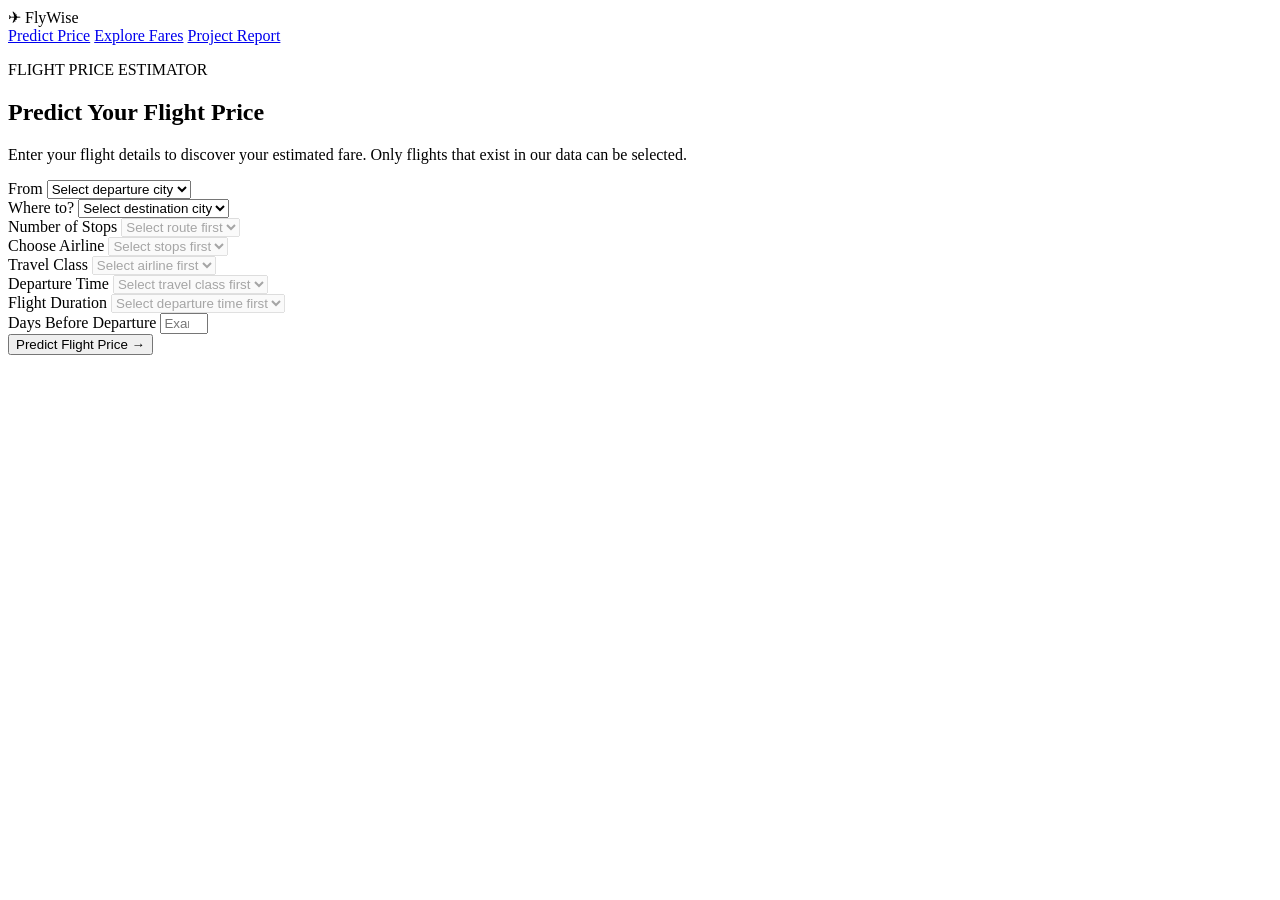
==== index.html @ 52741cea "Add files via upload" ====
<!DOCTYPE html>
<html lang="en">

<head>
    <meta charset="UTF-8">
    <meta name="viewport" content="width=device-width, initial-scale=1.0">

    <title>FlyWise | Predict Your Fare</title>

    <link rel="stylesheet" href="style.css">
</head>

<body class="prediction-page">

    <nav class="navbar">
        <a href="index.html" class="logo" style="text-decoration:none;color:inherit">✈ FlyWise</a>

        <div class="nav-links">
            <a href="index.html" class="active">Predict Price</a>
            <a href="explore.html">Explore Fares</a>
            <a href="report.html">Project Report</a>
        </div>
    </nav>

    <section class="search-section">

        <div class="section-heading">
            <p class="tagline">FLIGHT PRICE ESTIMATOR</p>

            <h2>Predict Your Flight Price</h2>

            <p>Enter your flight details to discover your estimated fare. Only flights that exist in our data can be selected.</p>
        </div>

        

        <div class="prediction-result" id="result" hidden>
    <p>YOUR ESTIMATED FLIGHT FARE</p>
    <h2 id="result-price"></h2>
    <p>This is an estimated fare generated by our machine learning model. Actual airline prices may vary.</p>
</div>
<div class="error-message" id="error" hidden></div>

        <!-- FLIGHT FORM -->
        <form class="flight-form">

            <!-- 1. SOURCE CITY -->
            <div class="form-group">
                <label>From</label>

                <select name="source_city" id="source_city" required>
                    <option value="">Select departure city</option>

                    <option value="Delhi">Delhi</option>

                    <option value="Mumbai">Mumbai</option>

                    <option value="Bangalore">Bangalore</option>

                    <option value="Kolkata">Kolkata</option>

                    <option value="Hyderabad">Hyderabad</option>

                    <option value="Chennai">Chennai</option>
                </select>
            </div>

            <!-- 2. DESTINATION CITY -->
            <div class="form-group">
                <label>Where to?</label>

                <select name="destination_city" id="destination_city" required>
                    <option value="">Select destination city</option>

                    <option value="Delhi">Delhi</option>

                    <option value="Mumbai">Mumbai</option>

                    <option value="Bangalore">Bangalore</option>

                    <option value="Kolkata">Kolkata</option>

                    <option value="Hyderabad">Hyderabad</option>

                    <option value="Chennai">Chennai</option>
                </select>
            </div>

            <!-- 3. NUMBER OF STOPS -->
            <div class="form-group">
                <label>Number of Stops</label>

                <select name="stops" id="stops" required disabled>
                    <option value="">Select route first</option>

                    <option value="zero">Non-stop</option>

                    <option value="one">1 Stop</option>

                    <option value="two_or_more">2 or More Stops</option>
                </select>
            </div>

            <!-- 4. AIRLINE -->
            <div class="form-group">
                <label>Choose Airline</label>

                <select name="airline" id="airline" required disabled>
                    <option value="">Select stops first</option>
                </select>
            </div>

            <!-- 5. TRAVEL CLASS (depends on route, stops and airline: Business exists only for some flights) -->
            <div class="form-group">
                <label>Travel Class</label>

                <select name="class" id="travel_class" required disabled>
                    <option value="">Select airline first</option>
                </select>
            </div>

            <!-- 6. DEPARTURE TIME -->
            <div class="form-group">
                <label>Departure Time</label>

                <select name="departure_time" id="departure_time" required disabled>
                    <option value="">Select travel class first</option>
                </select>
            </div>

            <!-- 7. FLIGHT DURATION -->
            <div class="form-group">
                <label>Flight Duration</label>

                <select name="duration" id="duration" required disabled>
                    <option value="">Select departure time first</option>
                </select>
            </div>

            <!-- 8. DAYS LEFT -->
            <div class="form-group">
                <label>Days Before Departure</label>

                <input
                    type="number"
                    name="days_left"
                    placeholder="Example: 15"
                    min="1"
                    max="49"
                    
                    required
                >
            </div>

            <button type="submit" class="predict-button">
                Predict Flight Price →
            </button>

        </form>

    </section>

    <script src="script.js" defer></script>

</body>
</html>
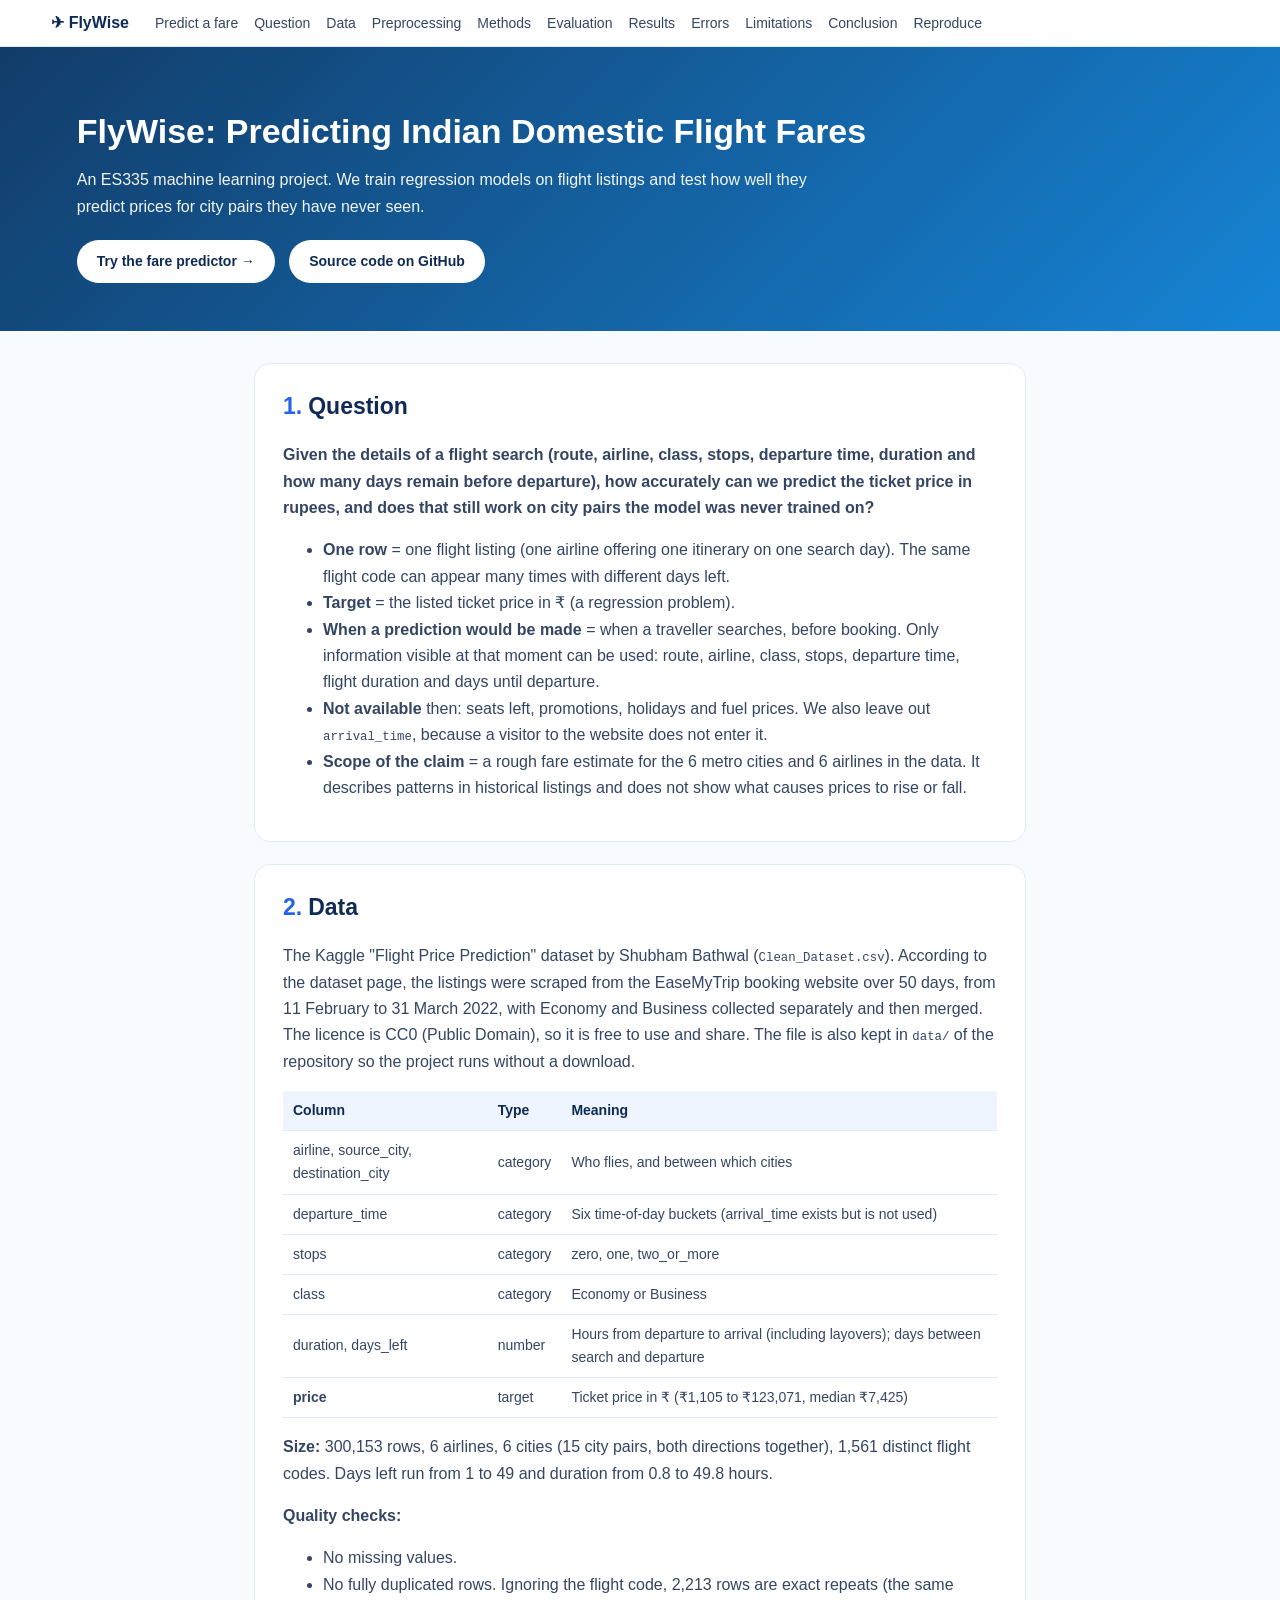
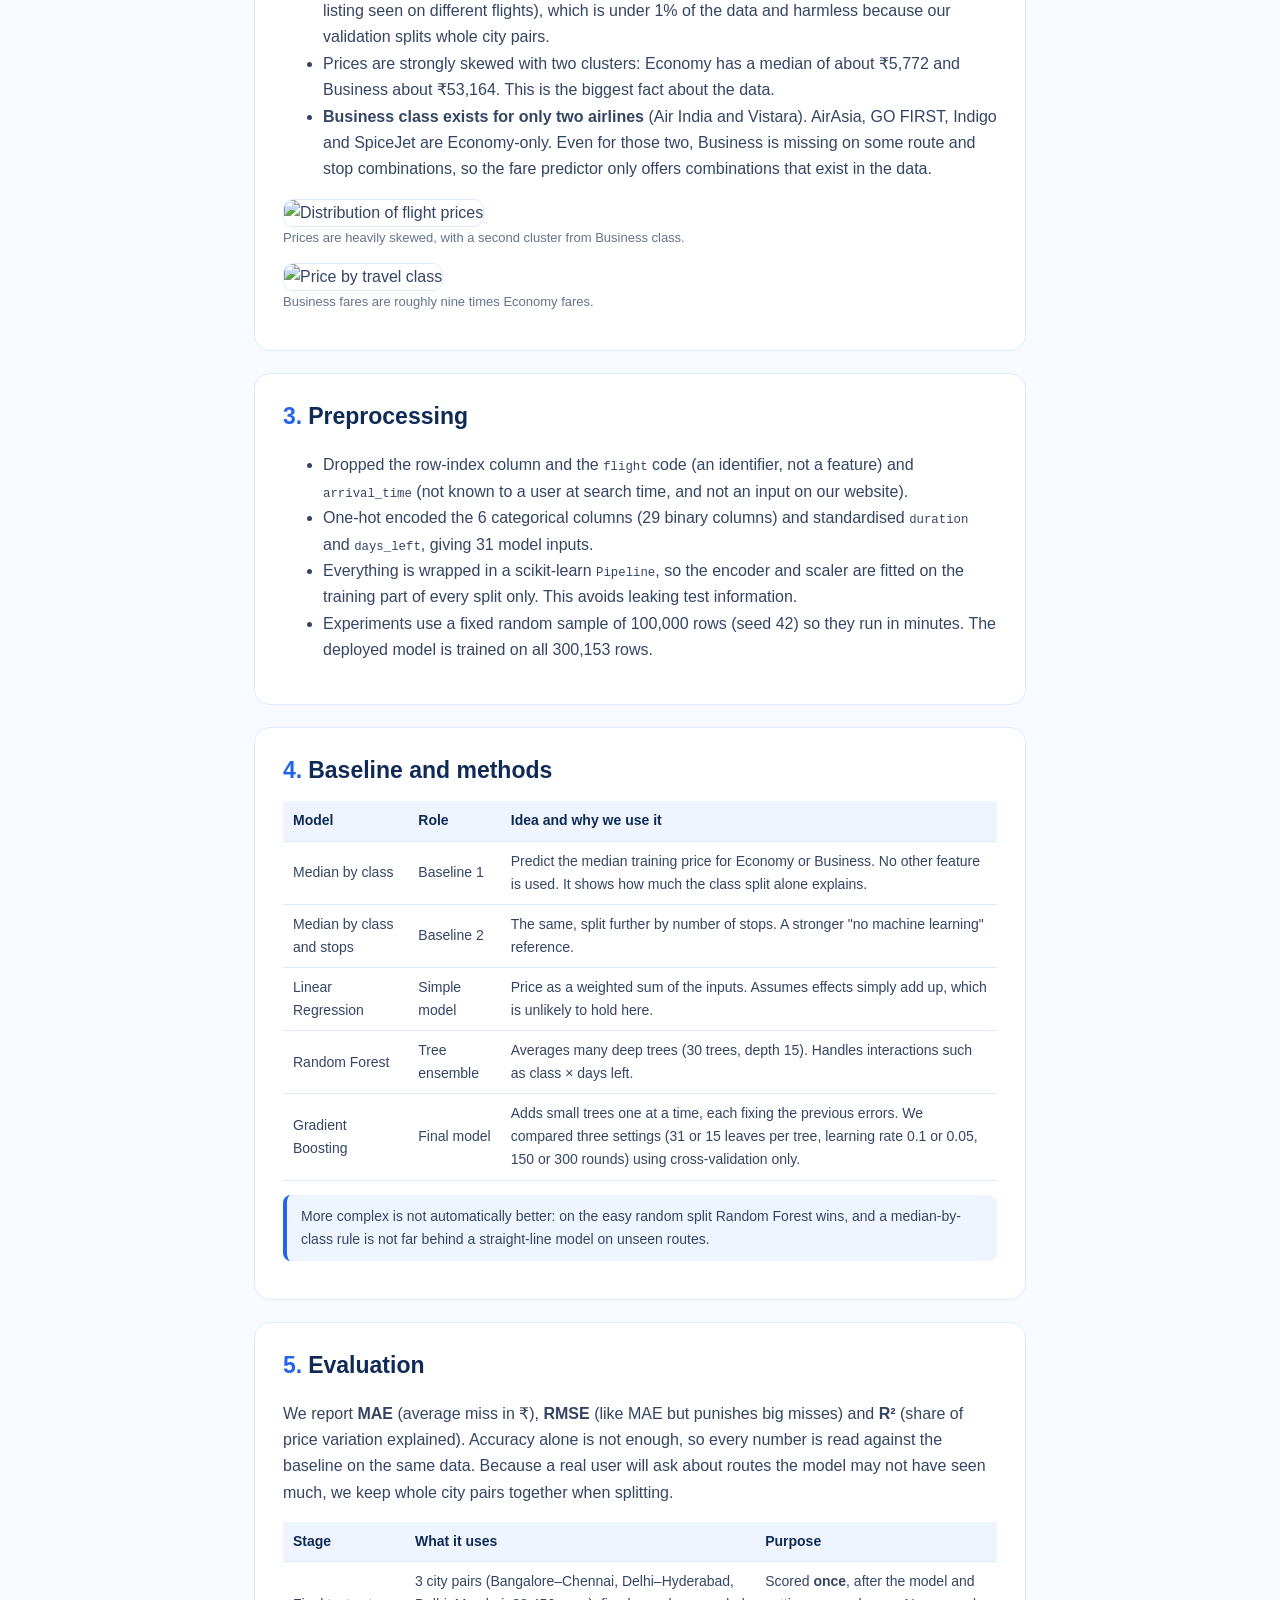
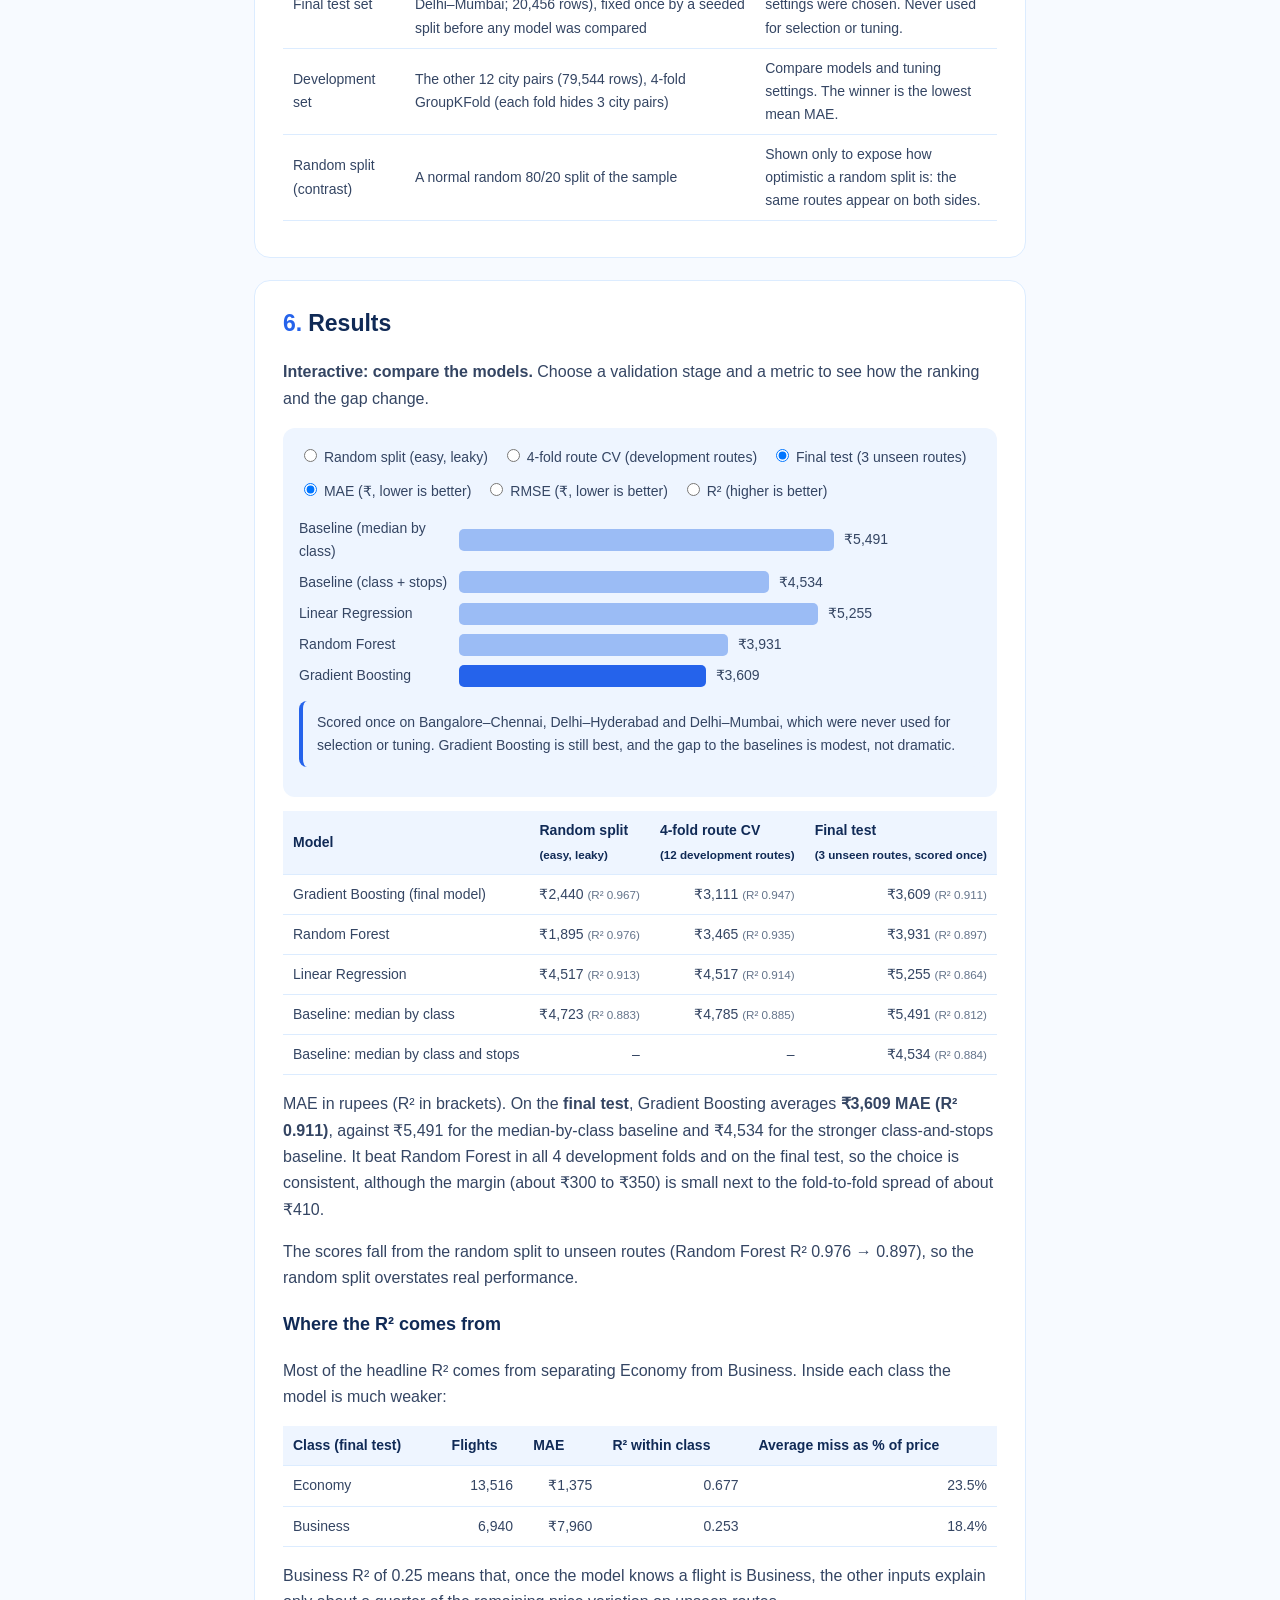
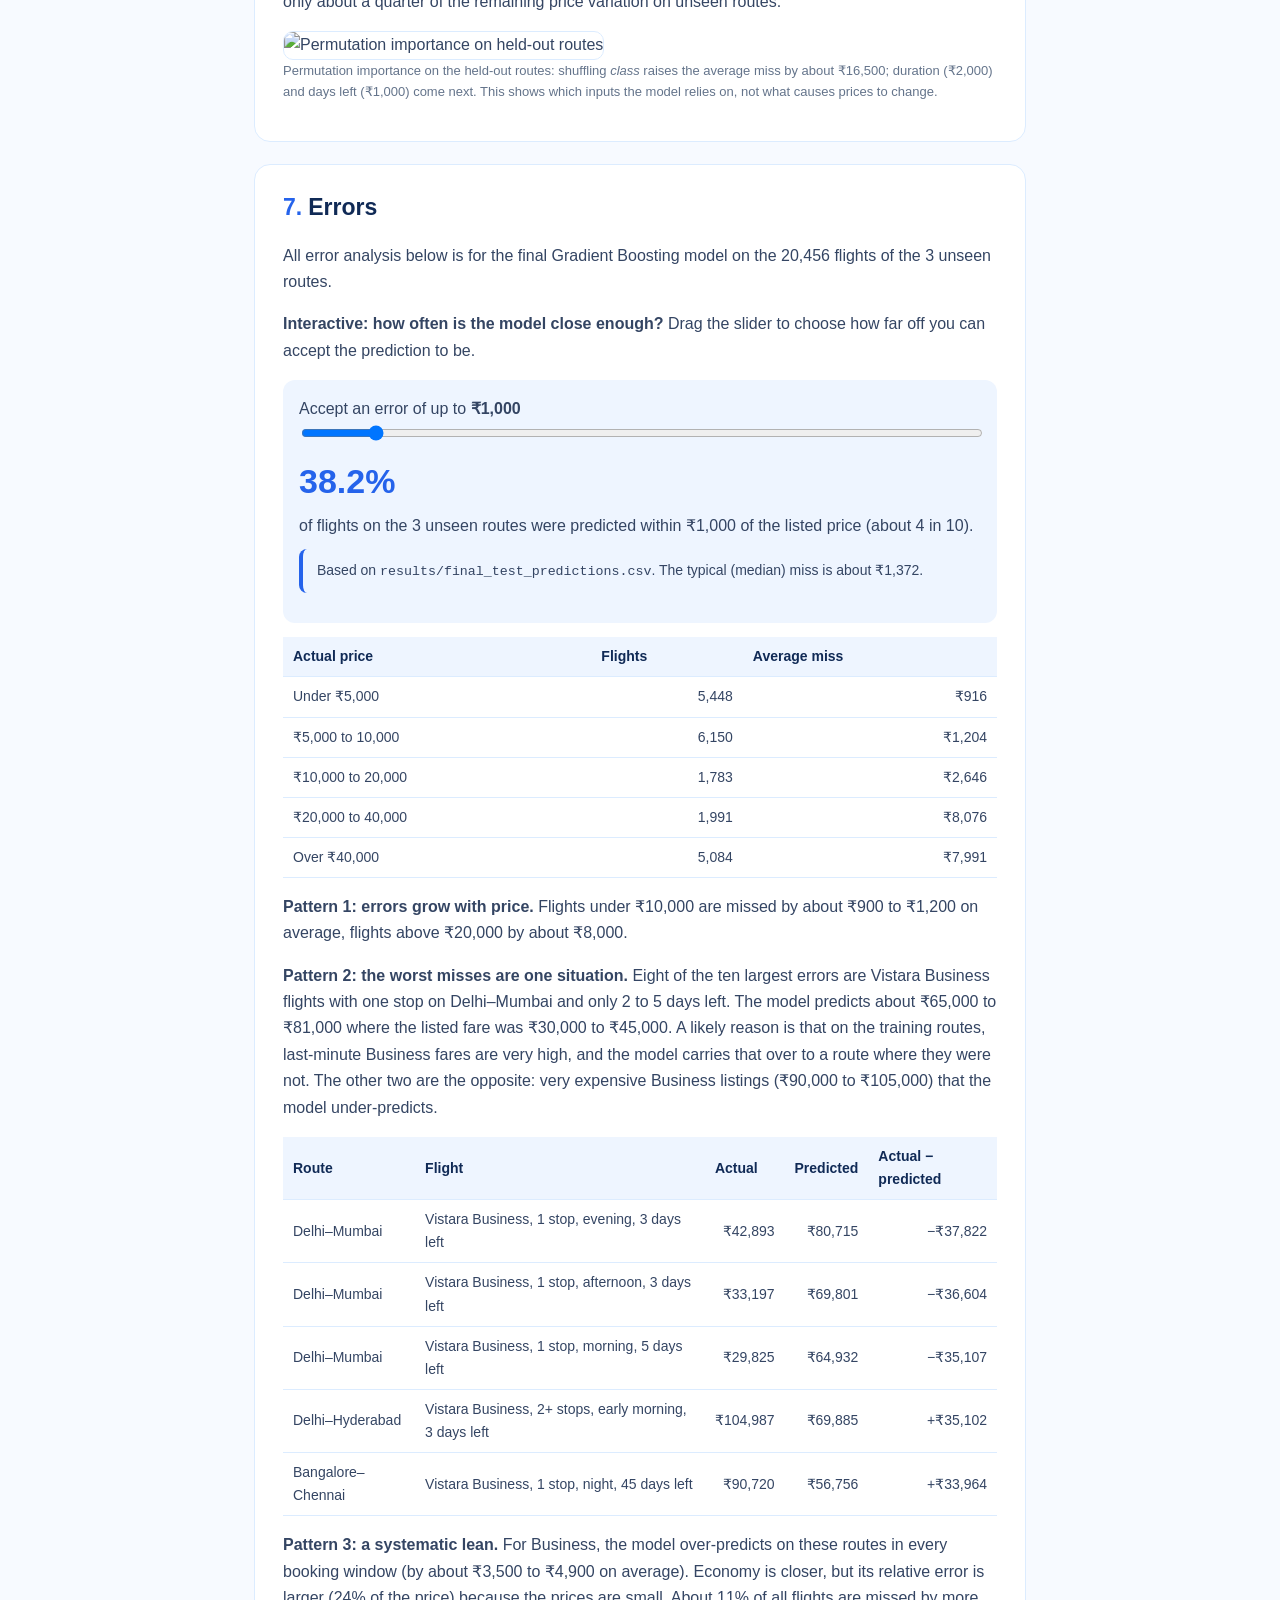
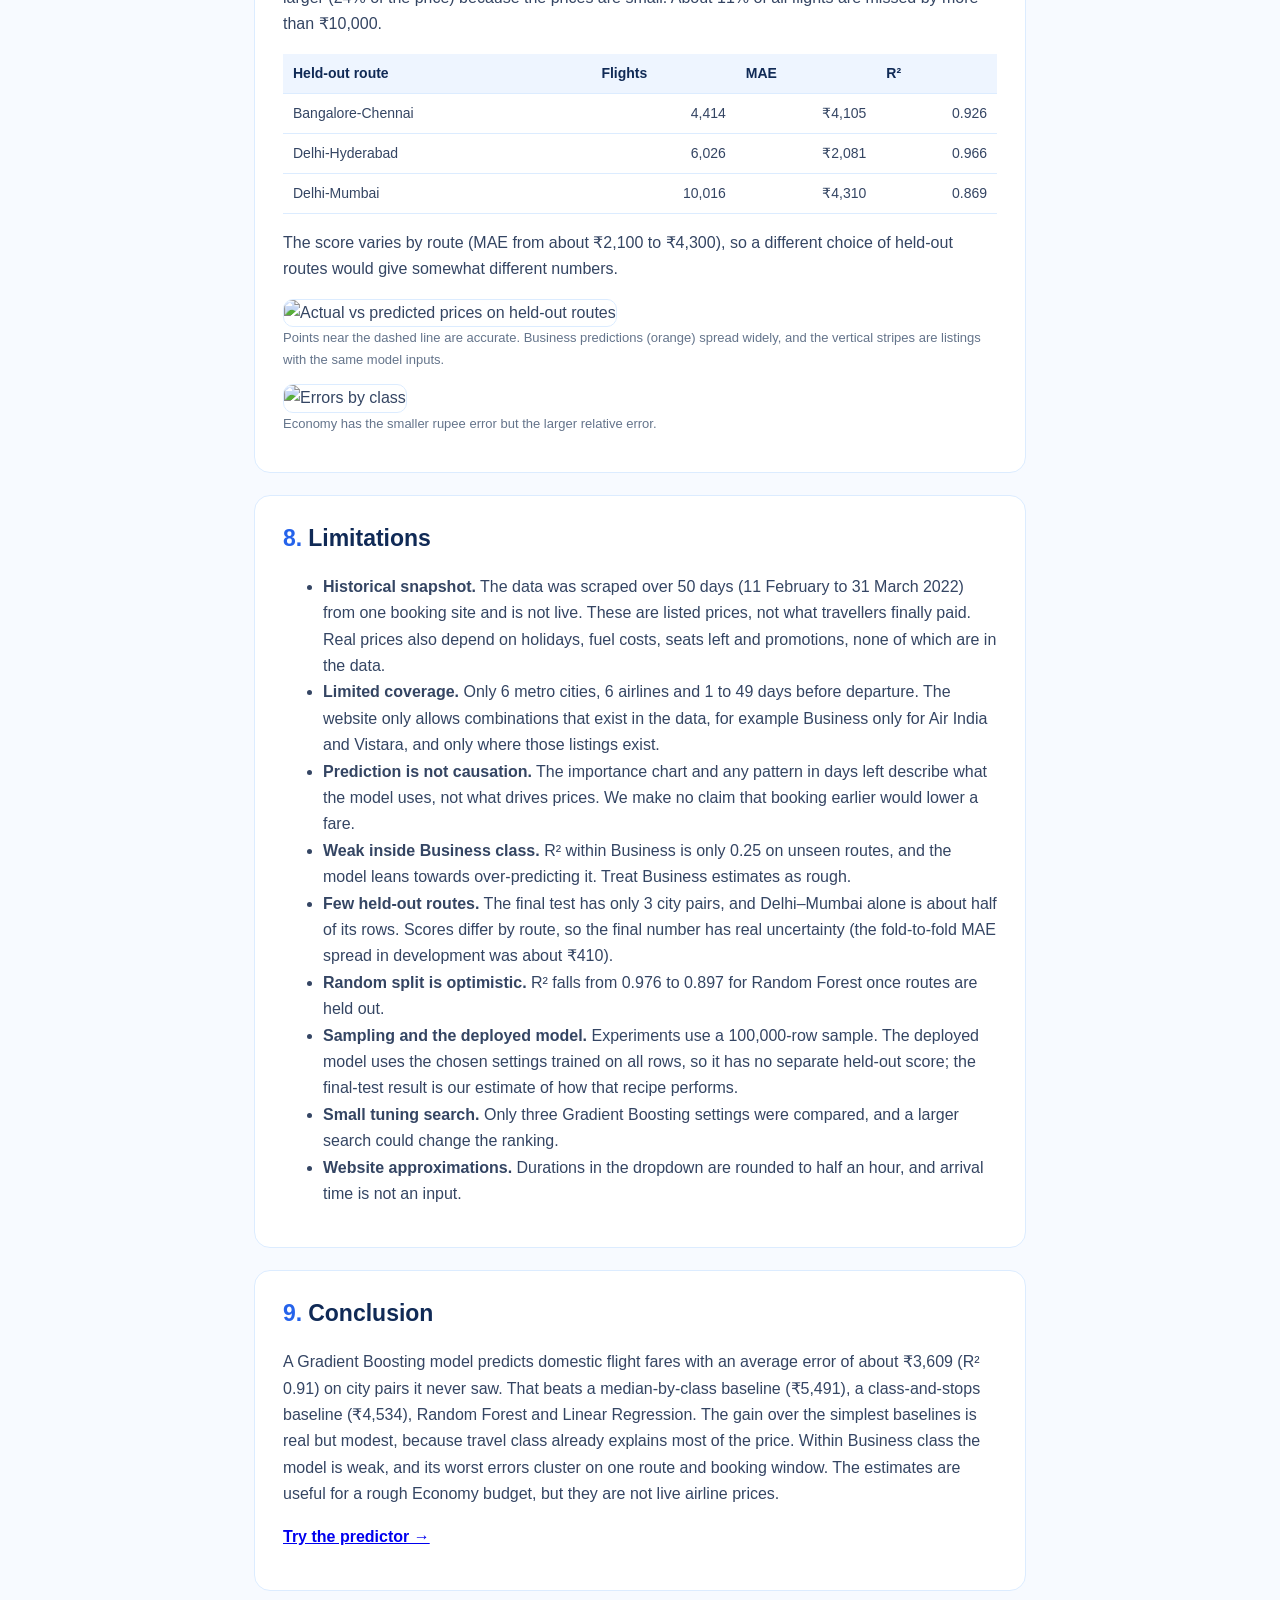
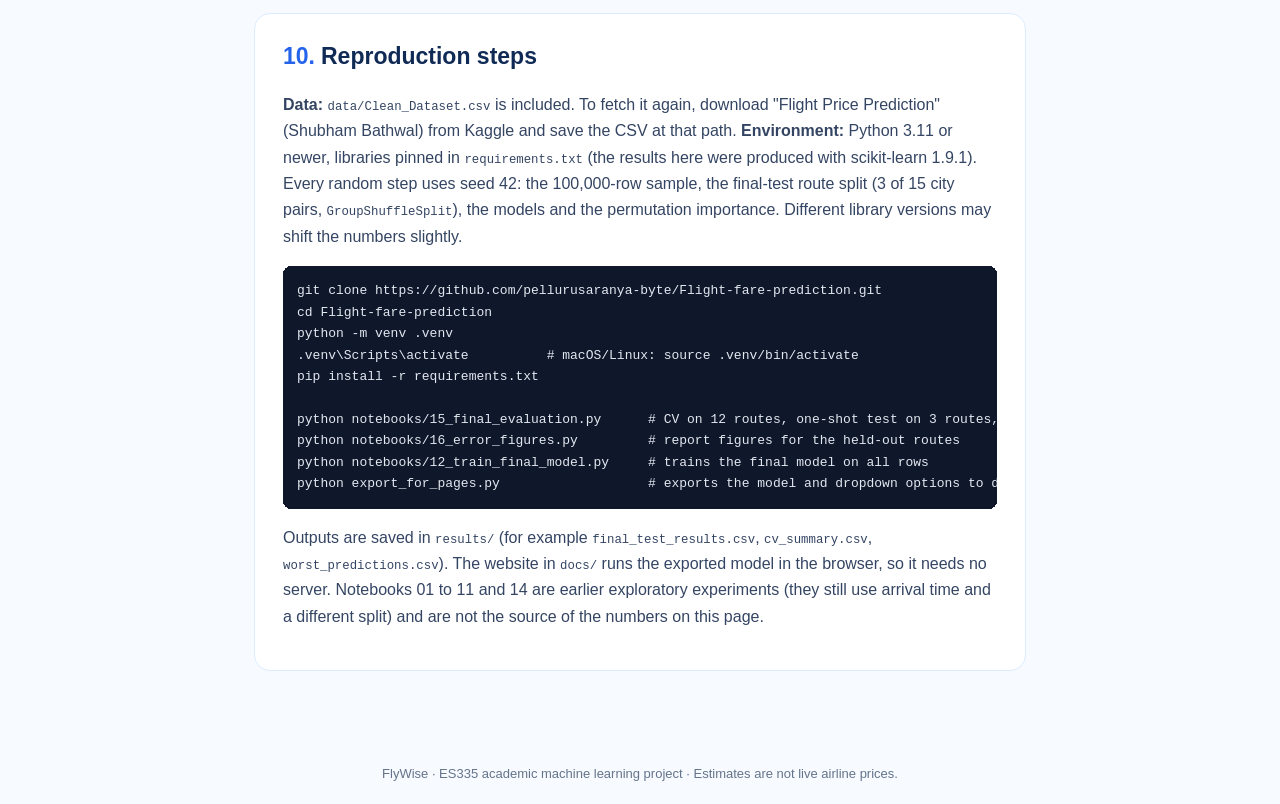
==== commit cfc7293c: "Add files via upload" ====
--- a/index.html
+++ b/index.html
@@ -1,167 +1,347 @@
-
 <!DOCTYPE html>
 <html lang="en">
-
 <head>
-    <meta charset="UTF-8">
-    <meta name="viewport" content="width=device-width, initial-scale=1.0">
-
-    <title>FlyWise | Predict Your Fare</title>
-
-    <link rel="stylesheet" href="style.css">
+<meta charset="UTF-8">
+<meta name="viewport" content="width=device-width, initial-scale=1.0">
+<title>FlyWise | Project Report</title>
+<style>
+:root{--ink:#102a56;--text:#344563;--muted:#64748b;--blue:#2563eb;--soft:#eef5ff;--line:#dcecff}
+*{box-sizing:border-box}
+html{scroll-behavior:smooth;scroll-padding-top:70px}
+body{margin:0;font-family:Arial,Helvetica,sans-serif;color:var(--text);line-height:1.65;background:#f7faff}
+nav{position:sticky;top:0;z-index:5;background:#fff;border-bottom:1px solid var(--line);padding:10px 4%;display:flex;flex-wrap:wrap;gap:6px 16px;align-items:center}
+nav b{color:var(--ink);margin-right:10px}
+nav a{color:var(--text);text-decoration:none;font-size:14px}
+nav a:hover{color:var(--blue)}
+header{background:linear-gradient(135deg,#123c69,#1684d6);color:#fff;padding:56px 6% 48px}
+header h1{margin:0 0 8px;font-size:34px}
+header p{margin:6px 0;max-width:780px;opacity:.95}
+.btn{display:inline-block;margin:14px 10px 0 0;padding:10px 20px;border-radius:30px;background:#fff;color:var(--ink);text-decoration:none;font-weight:bold;font-size:14px}
+main{max-width:900px;margin:auto;padding:10px 5% 50px}
+section{background:#fff;border:1px solid var(--line);border-radius:16px;padding:24px 28px;margin:22px 0}
+h2{color:var(--ink);margin:0 0 10px;font-size:23px}
+h2 span{color:var(--blue);margin-right:6px}
+table{border-collapse:collapse;width:100%;font-size:14px;margin:12px 0}
+th,td{padding:8px 10px;border-bottom:1px solid var(--line);text-align:left}
+th{background:var(--soft);color:var(--ink)}
+pre{background:#0f172a;color:#e2e8f0;border-radius:8px;font-size:13px;padding:14px;overflow-x:auto}
+code{background:none;color:inherit;padding:0;font-size:.95em}
+img{max-width:100%;border:1px solid var(--line);border-radius:10px}
+figure{margin:14px 0}
+figcaption{font-size:13px;color:var(--muted)}
+.note{background:var(--soft);border-left:4px solid var(--blue);padding:10px 14px;border-radius:8px;font-size:14px}
+.demo{background:var(--soft);border-radius:12px;padding:16px;margin:14px 0}
+.demo label{margin-right:14px;font-size:14px;cursor:pointer}
+.row{display:flex;align-items:center;gap:10px;margin:8px 0;font-size:14px}
+.row .nm{width:150px;flex:none}
+.bar{height:22px;background:#9bbcf5;border-radius:5px;min-width:3px;transition:width .35s}
+.row.best .bar{background:var(--blue)}
+.big{font-size:34px;color:var(--blue);font-weight:bold;margin:4px 0}
+input[type=range]{width:100%}
+footer{text-align:center;color:var(--muted);font-size:13px;padding:20px}
+.num{text-align:right;white-space:nowrap}
+.warn{background:#fff7ed;border-left:4px solid #f59e0b;padding:10px 14px;border-radius:8px;font-size:14px}
+td small{color:var(--muted)}
+</style>
 </head>
-
-<body class="prediction-page">
-
-    <nav class="navbar">
-        <a href="index.html" class="logo" style="text-decoration:none;color:inherit">✈ FlyWise</a>
-
-        <div class="nav-links">
-            <a href="index.html" class="active">Predict Price</a>
-            <a href="explore.html">Explore Fares</a>
-            <a href="report.html">Project Report</a>
-        </div>
-    </nav>
-
-    <section class="search-section">
-
-        <div class="section-heading">
-            <p class="tagline">FLIGHT PRICE ESTIMATOR</p>
-
-            <h2>Predict Your Flight Price</h2>
-
-            <p>Enter your flight details to discover your estimated fare. Only flights that exist in our data can be selected.</p>
-        </div>
-
-        
-
-        <div class="prediction-result" id="result" hidden>
-    <p>YOUR ESTIMATED FLIGHT FARE</p>
-    <h2 id="result-price"></h2>
-    <p>This is an estimated fare generated by our machine learning model. Actual airline prices may vary.</p>
+<body>
+<nav>
+<b>✈ FlyWise</b>
+<a href="predict.html">Predict a fare</a>
+<a href="#question">Question</a><a href="#data">Data</a><a href="#preprocessing">Preprocessing</a><a href="#methods">Methods</a><a href="#evaluation">Evaluation</a><a href="#results">Results</a><a href="#errors">Errors</a><a href="#limitations">Limitations</a><a href="#conclusion">Conclusion</a><a href="#reproduce">Reproduce</a>
+</nav>
+
+<header>
+<h1>FlyWise: Predicting Indian Domestic Flight Fares</h1>
+<p>An ES335 machine learning project. We train regression models on flight listings and test how well they predict prices for city pairs they have never seen.</p>
+<a class="btn" href="predict.html">Try the fare predictor →</a>
+<a class="btn" href="https://github.com/pellurusaranya-byte/Flight-fare-prediction">Source code on GitHub</a>
+</header>
+
+<main>
+
+<section id="question">
+<h2><span>1.</span>Question</h2>
+<p><b>Given the details of a flight search (route, airline, class, stops, departure time, duration and how many days remain before departure), how accurately can we predict the ticket price in rupees, and does that still work on city pairs the model was never trained on?</b></p>
+<ul>
+<li><b>One row</b> = one flight listing (one airline offering one itinerary on one search day). The same flight code can appear many times with different days left.</li>
+<li><b>Target</b> = the listed ticket price in ₹ (a regression problem).</li>
+<li><b>When a prediction would be made</b> = when a traveller searches, before booking. Only information visible at that moment can be used: route, airline, class, stops, departure time, flight duration and days until departure.</li>
+<li><b>Not available</b> then: seats left, promotions, holidays and fuel prices. We also leave out <code>arrival_time</code>, because a visitor to the website does not enter it.</li>
+<li><b>Scope of the claim</b> = a rough fare estimate for the 6 metro cities and 6 airlines in the data. It describes patterns in historical listings and does not show what causes prices to rise or fall.</li>
+</ul>
+</section>
+
+<section id="data">
+<h2><span>2.</span>Data</h2>
+<p>The Kaggle "Flight Price Prediction" dataset by Shubham Bathwal (<code>Clean_Dataset.csv</code>). According to the dataset page, the listings were scraped from the EaseMyTrip booking website over 50 days, from 11 February to 31 March 2022, with Economy and Business collected separately and then merged. The licence is CC0 (Public Domain), so it is free to use and share. The file is also kept in <code>data/</code> of the repository so the project runs without a download.</p>
+<table>
+<tr><th>Column</th><th>Type</th><th>Meaning</th></tr>
+<tr><td>airline, source_city, destination_city</td><td>category</td><td>Who flies, and between which cities</td></tr>
+<tr><td>departure_time</td><td>category</td><td>Six time-of-day buckets (arrival_time exists but is not used)</td></tr>
+<tr><td>stops</td><td>category</td><td>zero, one, two_or_more</td></tr>
+<tr><td>class</td><td>category</td><td>Economy or Business</td></tr>
+<tr><td>duration, days_left</td><td>number</td><td>Hours from departure to arrival (including layovers); days between search and departure</td></tr>
+<tr><td><b>price</b></td><td>target</td><td>Ticket price in ₹ (₹1,105 to ₹123,071, median ₹7,425)</td></tr>
+</table>
+<p><b>Size:</b> 300,153 rows, 6 airlines, 6 cities (15 city pairs, both directions together), 1,561 distinct flight codes. Days left run from 1 to 49 and duration from 0.8 to 49.8 hours.</p>
+<p><b>Quality checks:</b></p>
+<ul>
+<li>No missing values.</li>
+<li>No fully duplicated rows. Ignoring the flight code, 2,213 rows are exact repeats (the same listing seen on different flights), which is under 1% of the data and harmless because our validation splits whole city pairs.</li>
+<li>Prices are strongly skewed with two clusters: Economy has a median of about ₹5,772 and Business about ₹53,164. This is the biggest fact about the data.</li>
+<li><b>Business class exists for only two airlines</b> (Air India and Vistara). AirAsia, GO FIRST, Indigo and SpiceJet are Economy-only. Even for those two, Business is missing on some route and stop combinations, so the fare predictor only offers combinations that exist in the data.</li>
+</ul>
+<figure><img src="images/price_distribution.png" alt="Distribution of flight prices"><figcaption>Prices are heavily skewed, with a second cluster from Business class.</figcaption></figure>
+<figure><img src="images/class_prices.png" alt="Price by travel class"><figcaption>Business fares are roughly nine times Economy fares.</figcaption></figure>
+</section>
+
+<section id="preprocessing">
+<h2><span>3.</span>Preprocessing</h2>
+<ul>
+<li>Dropped the row-index column and the <code>flight</code> code (an identifier, not a feature) and <code>arrival_time</code> (not known to a user at search time, and not an input on our website).</li>
+<li>One-hot encoded the 6 categorical columns (29 binary columns) and standardised <code>duration</code> and <code>days_left</code>, giving 31 model inputs.</li>
+<li>Everything is wrapped in a scikit-learn <code>Pipeline</code>, so the encoder and scaler are fitted on the training part of every split only. This avoids leaking test information.</li>
+<li>Experiments use a fixed random sample of 100,000 rows (seed 42) so they run in minutes. The deployed model is trained on all 300,153 rows.</li>
+</ul>
+</section>
+
+<section id="methods">
+<h2><span>4.</span>Baseline and methods</h2>
+<table>
+<tr><th>Model</th><th>Role</th><th>Idea and why we use it</th></tr>
+<tr><td>Median by class</td><td>Baseline 1</td><td>Predict the median training price for Economy or Business. No other feature is used. It shows how much the class split alone explains.</td></tr>
+<tr><td>Median by class and stops</td><td>Baseline 2</td><td>The same, split further by number of stops. A stronger "no machine learning" reference.</td></tr>
+<tr><td>Linear Regression</td><td>Simple model</td><td>Price as a weighted sum of the inputs. Assumes effects simply add up, which is unlikely to hold here.</td></tr>
+<tr><td>Random Forest</td><td>Tree ensemble</td><td>Averages many deep trees (30 trees, depth 15). Handles interactions such as class × days left.</td></tr>
+<tr><td>Gradient Boosting</td><td>Final model</td><td>Adds small trees one at a time, each fixing the previous errors. We compared three settings (31 or 15 leaves per tree, learning rate 0.1 or 0.05, 150 or 300 rounds) using cross-validation only.</td></tr>
+</table>
+<p class="note">More complex is not automatically better: on the easy random split Random Forest wins, and a median-by-class rule is not far behind a straight-line model on unseen routes.</p>
+</section>
+
+<section id="evaluation">
+<h2><span>5.</span>Evaluation</h2>
+<p>We report <b>MAE</b> (average miss in ₹), <b>RMSE</b> (like MAE but punishes big misses) and <b>R²</b> (share of price variation explained). Accuracy alone is not enough, so every number is read against the baseline on the same data. Because a real user will ask about routes the model may not have seen much, we keep whole city pairs together when splitting.</p>
+<table>
+<tr><th>Stage</th><th>What it uses</th><th>Purpose</th></tr>
+<tr><td>Final test set</td><td>3 city pairs (Bangalore–Chennai, Delhi–Hyderabad, Delhi–Mumbai; 20,456 rows), fixed once by a seeded split before any model was compared</td><td>Scored <b>once</b>, after the model and settings were chosen. Never used for selection or tuning.</td></tr>
+<tr><td>Development set</td><td>The other 12 city pairs (79,544 rows), 4-fold GroupKFold (each fold hides 3 city pairs)</td><td>Compare models and tuning settings. The winner is the lowest mean MAE.</td></tr>
+<tr><td>Random split (contrast)</td><td>A normal random 80/20 split of the sample</td><td>Shown only to expose how optimistic a random split is: the same routes appear on both sides.</td></tr>
+</table>
+</section>
+
+<section id="results">
+<h2><span>6.</span>Results</h2>
+<p><b>Interactive: compare the models.</b> Choose a validation stage and a metric to see how the ranking and the gap change.</p>
+<div class="demo">
+<div id="setup-opts"></div>
+<div style="margin:8px 0 12px" id="metric-opts"></div>
+<div id="bars"></div>
+<p class="note" id="caption"></p>
 </div>
-<div class="error-message" id="error" hidden></div>
-
-        <!-- FLIGHT FORM -->
-        <form class="flight-form">
-
-            <!-- 1. SOURCE CITY -->
-            <div class="form-group">
-                <label>From</label>
-
-                <select name="source_city" id="source_city" required>
-                    <option value="">Select departure city</option>
-
-                    <option value="Delhi">Delhi</option>
-
-                    <option value="Mumbai">Mumbai</option>
-
-                    <option value="Bangalore">Bangalore</option>
-
-                    <option value="Kolkata">Kolkata</option>
-
-                    <option value="Hyderabad">Hyderabad</option>
-
-                    <option value="Chennai">Chennai</option>
-                </select>
-            </div>
-
-            <!-- 2. DESTINATION CITY -->
-            <div class="form-group">
-                <label>Where to?</label>
-
-                <select name="destination_city" id="destination_city" required>
-                    <option value="">Select destination city</option>
-
-                    <option value="Delhi">Delhi</option>
-
-                    <option value="Mumbai">Mumbai</option>
-
-                    <option value="Bangalore">Bangalore</option>
-
-                    <option value="Kolkata">Kolkata</option>
-
-                    <option value="Hyderabad">Hyderabad</option>
-
-                    <option value="Chennai">Chennai</option>
-                </select>
-            </div>
-
-            <!-- 3. NUMBER OF STOPS -->
-            <div class="form-group">
-                <label>Number of Stops</label>
-
-                <select name="stops" id="stops" required disabled>
-                    <option value="">Select route first</option>
-
-                    <option value="zero">Non-stop</option>
-
-                    <option value="one">1 Stop</option>
-
-                    <option value="two_or_more">2 or More Stops</option>
-                </select>
-            </div>
-
-            <!-- 4. AIRLINE -->
-            <div class="form-group">
-                <label>Choose Airline</label>
-
-                <select name="airline" id="airline" required disabled>
-                    <option value="">Select stops first</option>
-                </select>
-            </div>
-
-            <!-- 5. TRAVEL CLASS (depends on route, stops and airline: Business exists only for some flights) -->
-            <div class="form-group">
-                <label>Travel Class</label>
-
-                <select name="class" id="travel_class" required disabled>
-                    <option value="">Select airline first</option>
-                </select>
-            </div>
-
-            <!-- 6. DEPARTURE TIME -->
-            <div class="form-group">
-                <label>Departure Time</label>
-
-                <select name="departure_time" id="departure_time" required disabled>
-                    <option value="">Select travel class first</option>
-                </select>
-            </div>
-
-            <!-- 7. FLIGHT DURATION -->
-            <div class="form-group">
-                <label>Flight Duration</label>
-
-                <select name="duration" id="duration" required disabled>
-                    <option value="">Select departure time first</option>
-                </select>
-            </div>
-
-            <!-- 8. DAYS LEFT -->
-            <div class="form-group">
-                <label>Days Before Departure</label>
-
-                <input
-                    type="number"
-                    name="days_left"
-                    placeholder="Example: 15"
-                    min="1"
-                    max="49"
-                    
-                    required
-                >
-            </div>
-
-            <button type="submit" class="predict-button">
-                Predict Flight Price →
-            </button>
-
-        </form>
-
-    </section>
-
-    <script src="script.js" defer></script>
-
+<table>
+<tr><th>Model</th><th>Random split<br><small>(easy, leaky)</small></th><th>4-fold route CV<br><small>(12 development routes)</small></th><th>Final test<br><small>(3 unseen routes, scored once)</small></th></tr>
+<tr><td>Gradient Boosting (final model)</td><td class='num'>₹2,440 <small>(R² 0.967)</small></td><td class='num'>₹3,111 <small>(R² 0.947)</small></td><td class='num'>₹3,609 <small>(R² 0.911)</small></td></tr>
+<tr><td>Random Forest</td><td class='num'>₹1,895 <small>(R² 0.976)</small></td><td class='num'>₹3,465 <small>(R² 0.935)</small></td><td class='num'>₹3,931 <small>(R² 0.897)</small></td></tr>
+<tr><td>Linear Regression</td><td class='num'>₹4,517 <small>(R² 0.913)</small></td><td class='num'>₹4,517 <small>(R² 0.914)</small></td><td class='num'>₹5,255 <small>(R² 0.864)</small></td></tr>
+<tr><td>Baseline: median by class</td><td class='num'>₹4,723 <small>(R² 0.883)</small></td><td class='num'>₹4,785 <small>(R² 0.885)</small></td><td class='num'>₹5,491 <small>(R² 0.812)</small></td></tr>
+<tr><td>Baseline: median by class and stops</td><td class='num'>–</td><td class='num'>–</td><td class='num'>₹4,534 <small>(R² 0.884)</small></td></tr>
+</table>
+<p>MAE in rupees (R² in brackets). On the <b>final test</b>, Gradient Boosting averages <b>₹3,609 MAE (R² 0.911)</b>, against ₹5,491 for the median-by-class baseline and ₹4,534 for the stronger class-and-stops baseline. It beat Random Forest in all 4 development folds and on the final test, so the choice is consistent, although the margin (about ₹300 to ₹350) is small next to the fold-to-fold spread of about ₹410.</p>
+<p>The scores fall from the random split to unseen routes (Random Forest R² 0.976 → 0.897), so the random split overstates real performance.</p>
+<h3 style="color:var(--ink);font-size:18px">Where the R² comes from</h3>
+<p>Most of the headline R² comes from separating Economy from Business. Inside each class the model is much weaker:</p>
+<table>
+<tr><th>Class (final test)</th><th>Flights</th><th>MAE</th><th>R² within class</th><th>Average miss as % of price</th></tr>
+<tr><td>Economy</td><td class="num">13,516</td><td class="num">₹1,375</td><td class="num">0.677</td><td class="num">23.5%</td></tr>
+<tr><td>Business</td><td class="num">6,940</td><td class="num">₹7,960</td><td class="num">0.253</td><td class="num">18.4%</td></tr>
+</table>
+<p>Business R² of 0.25 means that, once the model knows a flight is Business, the other inputs explain only about a quarter of the remaining price variation on unseen routes.</p>
+<figure><img src="images/feature_importance.png" alt="Permutation importance on held-out routes"><figcaption>Permutation importance on the held-out routes: shuffling <i>class</i> raises the average miss by about ₹16,500; duration (₹2,000) and days left (₹1,000) come next. This shows which inputs the model relies on, not what causes prices to change.</figcaption></figure>
+</section>
+
+<section id="errors">
+<h2><span>7.</span>Errors</h2>
+<p>All error analysis below is for the final Gradient Boosting model on the 20,456 flights of the 3 unseen routes.</p>
+<p><b>Interactive: how often is the model close enough?</b> Drag the slider to choose how far off you can accept the prediction to be.</p>
+<div class="demo">
+<div>Accept an error of up to <b id="tol">₹1,000</b></div>
+<input type="range" id="slider" min="0" max="40" value="4">
+<div class="big" id="pct"></div>
+<div id="pct-text"></div>
+<p class="note" style="margin-top:10px">Based on <code>results/final_test_predictions.csv</code>. The typical (median) miss is about ₹1,372.</p>
+</div>
+<table>
+<tr><th>Actual price</th><th>Flights</th><th>Average miss</th></tr>
+<tr><td>Under ₹5,000</td><td class='num'>5,448</td><td class='num'>₹916</td></tr><tr><td>₹5,000 to 10,000</td><td class='num'>6,150</td><td class='num'>₹1,204</td></tr><tr><td>₹10,000 to 20,000</td><td class='num'>1,783</td><td class='num'>₹2,646</td></tr><tr><td>₹20,000 to 40,000</td><td class='num'>1,991</td><td class='num'>₹8,076</td></tr><tr><td>Over ₹40,000</td><td class='num'>5,084</td><td class='num'>₹7,991</td></tr></table>
+<p><b>Pattern 1: errors grow with price.</b> Flights under ₹10,000 are missed by about ₹900 to ₹1,200 on average, flights above ₹20,000 by about ₹8,000.</p>
+<p><b>Pattern 2: the worst misses are one situation.</b> Eight of the ten largest errors are Vistara Business flights with one stop on Delhi–Mumbai and only 2 to 5 days left. The model predicts about ₹65,000 to ₹81,000 where the listed fare was ₹30,000 to ₹45,000. A likely reason is that on the training routes, last-minute Business fares are very high, and the model carries that over to a route where they were not. The other two are the opposite: very expensive Business listings (₹90,000 to ₹105,000) that the model under-predicts.</p>
+<table>
+<tr><th>Route</th><th>Flight</th><th>Actual</th><th>Predicted</th><th>Actual − predicted</th></tr>
+<tr><td>Delhi–Mumbai</td><td>Vistara Business, 1 stop, evening, 3 days left</td><td class='num'>₹42,893</td><td class='num'>₹80,715</td><td class='num'>−₹37,822</td></tr><tr><td>Delhi–Mumbai</td><td>Vistara Business, 1 stop, afternoon, 3 days left</td><td class='num'>₹33,197</td><td class='num'>₹69,801</td><td class='num'>−₹36,604</td></tr><tr><td>Delhi–Mumbai</td><td>Vistara Business, 1 stop, morning, 5 days left</td><td class='num'>₹29,825</td><td class='num'>₹64,932</td><td class='num'>−₹35,107</td></tr><tr><td>Delhi–Hyderabad</td><td>Vistara Business, 2+ stops, early morning, 3 days left</td><td class='num'>₹104,987</td><td class='num'>₹69,885</td><td class='num'>+₹35,102</td></tr><tr><td>Bangalore–Chennai</td><td>Vistara Business, 1 stop, night, 45 days left</td><td class='num'>₹90,720</td><td class='num'>₹56,756</td><td class='num'>+₹33,964</td></tr>
+</table>
+<p><b>Pattern 3: a systematic lean.</b> For Business, the model over-predicts on these routes in every booking window (by about ₹3,500 to ₹4,900 on average). Economy is closer, but its relative error is larger (24% of the price) because the prices are small. About 11% of all flights are missed by more than ₹10,000.</p>
+<table>
+<tr><th>Held-out route</th><th>Flights</th><th>MAE</th><th>R²</th></tr>
+<tr><td>Bangalore-Chennai</td><td class='num'>4,414</td><td class='num'>₹4,105</td><td class='num'>0.926</td></tr><tr><td>Delhi-Hyderabad</td><td class='num'>6,026</td><td class='num'>₹2,081</td><td class='num'>0.966</td></tr><tr><td>Delhi-Mumbai</td><td class='num'>10,016</td><td class='num'>₹4,310</td><td class='num'>0.869</td></tr></table>
+<p>The score varies by route (MAE from about ₹2,100 to ₹4,300), so a different choice of held-out routes would give somewhat different numbers.</p>
+<figure><img src="images/actual_vs_predicted.png" alt="Actual vs predicted prices on held-out routes"><figcaption>Points near the dashed line are accurate. Business predictions (orange) spread widely, and the vertical stripes are listings with the same model inputs.</figcaption></figure>
+<figure><img src="images/class_wise_errors.png" alt="Errors by class"><figcaption>Economy has the smaller rupee error but the larger relative error.</figcaption></figure>
+</section>
+
+<section id="limitations">
+<h2><span>8.</span>Limitations</h2>
+<ul>
+<li><b>Historical snapshot.</b> The data was scraped over 50 days (11 February to 31 March 2022) from one booking site and is not live. These are listed prices, not what travellers finally paid. Real prices also depend on holidays, fuel costs, seats left and promotions, none of which are in the data.</li>
+<li><b>Limited coverage.</b> Only 6 metro cities, 6 airlines and 1 to 49 days before departure. The website only allows combinations that exist in the data, for example Business only for Air India and Vistara, and only where those listings exist.</li>
+<li><b>Prediction is not causation.</b> The importance chart and any pattern in days left describe what the model uses, not what drives prices. We make no claim that booking earlier would lower a fare.</li>
+<li><b>Weak inside Business class.</b> R² within Business is only 0.25 on unseen routes, and the model leans towards over-predicting it. Treat Business estimates as rough.</li>
+<li><b>Few held-out routes.</b> The final test has only 3 city pairs, and Delhi–Mumbai alone is about half of its rows. Scores differ by route, so the final number has real uncertainty (the fold-to-fold MAE spread in development was about ₹410).</li>
+<li><b>Random split is optimistic.</b> R² falls from 0.976 to 0.897 for Random Forest once routes are held out.</li>
+<li><b>Sampling and the deployed model.</b> Experiments use a 100,000-row sample. The deployed model uses the chosen settings trained on all rows, so it has no separate held-out score; the final-test result is our estimate of how that recipe performs.</li>
+<li><b>Small tuning search.</b> Only three Gradient Boosting settings were compared, and a larger search could change the ranking.</li>
+<li><b>Website approximations.</b> Durations in the dropdown are rounded to half an hour, and arrival time is not an input.</li>
+</ul>
+</section>
+
+<section id="conclusion">
+<h2><span>9.</span>Conclusion</h2>
+<p>A Gradient Boosting model predicts domestic flight fares with an average error of about ₹3,609 (R² 0.91) on city pairs it never saw. That beats a median-by-class baseline (₹5,491), a class-and-stops baseline (₹4,534), Random Forest and Linear Regression. The gain over the simplest baselines is real but modest, because travel class already explains most of the price. Within Business class the model is weak, and its worst errors cluster on one route and booking window. The estimates are useful for a rough Economy budget, but they are not live airline prices.</p>
+<p><a href="predict.html"><b>Try the predictor →</b></a></p>
+</section>
+
+<section id="reproduce">
+<h2><span>10.</span>Reproduction steps</h2>
+<p><b>Data:</b> <code>data/Clean_Dataset.csv</code> is included. To fetch it again, download "Flight Price Prediction" (Shubham Bathwal) from Kaggle and save the CSV at that path. <b>Environment:</b> Python 3.11 or newer, libraries pinned in <code>requirements.txt</code> (the results here were produced with scikit-learn 1.9.1). Every random step uses seed 42: the 100,000-row sample, the final-test route split (3 of 15 city pairs, <code>GroupShuffleSplit</code>), the models and the permutation importance. Different library versions may shift the numbers slightly.</p>
+<pre>git clone https://github.com/pellurusaranya-byte/Flight-fare-prediction.git
+cd Flight-fare-prediction
+python -m venv .venv
+.venv\Scripts\activate          # macOS/Linux: source .venv/bin/activate
+pip install -r requirements.txt
+
+python notebooks/15_final_evaluation.py      # CV on 12 routes, one-shot test on 3 routes, baselines, errors
+python notebooks/16_error_figures.py         # report figures for the held-out routes
+python notebooks/12_train_final_model.py     # trains the final model on all rows
+python export_for_pages.py                   # exports the model and dropdown options to docs/data/</pre>
+<p>Outputs are saved in <code>results/</code> (for example <code>final_test_results.csv</code>, <code>cv_summary.csv</code>, <code>worst_predictions.csv</code>). The website in <code>docs/</code> runs the exported model in the browser, so it needs no server. Notebooks 01 to 11 and 14 are earlier exploratory experiments (they still use arrival time and a different split) and are not the source of the numbers on this page.</p>
+</section>
+
+</main>
+<footer>FlyWise · ES335 academic machine learning project · Estimates are not live airline prices.</footer>
+
+<script>
+const DATA = {
+ "Random split (easy, leaky)": {
+  "Baseline (median by class)": [
+   4722.74,
+   7776.16,
+   0.8826
+  ],
+  "Linear Regression": [
+   4517.06,
+   6700.03,
+   0.9128
+  ],
+  "Random Forest": [
+   1895.28,
+   3545.01,
+   0.9756
+  ],
+  "Gradient Boosting": [
+   2440.2,
+   4144.83,
+   0.9666
+  ],
+  "note": "On the easy random split Random Forest looks best, but the same routes appear in training and testing, so these scores are optimistic."
+ },
+ "4-fold route CV (development routes)": {
+  "Baseline (median by class)": [
+   4784.87,
+   7851.92,
+   0.8853
+  ],
+  "Linear Regression": [
+   4516.54,
+   6794.41,
+   0.9138
+  ],
+  "Random Forest": [
+   3465.25,
+   5895.41,
+   0.9349
+  ],
+  "Gradient Boosting": [
+   3111.07,
+   5323.89,
+   0.9468
+  ],
+  "note": "Whole city pairs are hidden in each fold. Gradient Boosting (the best of three tuning settings) beats Random Forest in all 4 folds. This is the only stage used to choose the model."
+ },
+ "Final test (3 unseen routes)": {
+  "Baseline (median by class)": [
+   5490.61,
+   8855.87,
+   0.8117
+  ],
+  "Baseline (class + stops)": [
+   4534.13,
+   6948.06,
+   0.8841
+  ],
+  "Linear Regression": [
+   5254.72,
+   7518.63,
+   0.8642
+  ],
+  "Random Forest": [
+   3931.21,
+   6556.03,
+   0.8968
+  ],
+  "Gradient Boosting": [
+   3609.03,
+   6079.24,
+   0.9113
+  ],
+  "note": "Scored once on Bangalore–Chennai, Delhi–Hyderabad and Delhi–Mumbai, which were never used for selection or tuning. Gradient Boosting is still best, and the gap to the baselines is modest, not dramatic."
+ }
+};
+const METRICS = ["MAE (₹, lower is better)", "RMSE (₹, lower is better)", "R² (higher is better)"];
+let setup = Object.keys(DATA)[2], metric = 0;
+
+function radios(el, name, items, current, onPick) {
+  el.innerHTML = items.map((t, i) =>
+    `<label><input type="radio" name="${name}" value="${i}" ${t === current || i === current ? "checked" : ""}> ${t}</label>`).join("");
+  el.querySelectorAll("input").forEach(r => r.onchange = () => onPick(items[+r.value], +r.value));
+}
+function draw() {
+  const d = DATA[setup];
+  const names = Object.keys(d).filter(k => k !== "note" && d[k]);
+  const vals = names.map(n => d[n][metric]);
+  const isR2 = metric === 2;
+  const best = isR2 ? Math.max(...vals) : Math.min(...vals);
+  const lo = isR2 ? 0.75 : 0, hi = isR2 ? 1 : Math.max(...vals);
+  document.getElementById("bars").innerHTML = names.map((n, i) => {
+    const w = Math.max(3, (vals[i] - lo) / (hi - lo) * 100);
+    const txt = isR2 ? vals[i].toFixed(4) : "₹" + Math.round(vals[i]).toLocaleString("en-IN");
+    return `<div class="row ${vals[i] === best ? "best" : ""}"><div class="nm">${n}</div><div class="bar" style="width:${w * 0.55}%"></div><div>${txt}</div></div>`;
+  }).join("") + (isR2 ? '<div style="font-size:12px;color:#64748b">R² axis starts at 0.75 so differences are visible.</div>' : "");
+  document.getElementById("caption").textContent = d.note;
+}
+radios(document.getElementById("setup-opts"), "setup", Object.keys(DATA), setup, s => { setup = s; draw(); });
+radios(document.getElementById("metric-opts"), "metric", METRICS, 0, (_, i) => { metric = i; draw(); });
+draw();
+
+// Error tolerance slider: % of final-test flights with absolute error <= tolerance (steps of ₹250)
+const CDF = [0.0, 8.5, 17.5, 28.3, 38.2, 46.7, 52.7, 56.7, 59.9, 62.1, 64.0, 65.9, 67.2, 68.5, 70.0, 71.3, 72.4, 73.5, 74.7, 75.7, 76.6, 77.4, 78.1, 78.8, 79.5, 80.3, 81.2, 82.0, 82.8, 83.6, 84.3, 84.9, 85.3, 85.8, 86.2, 86.6, 87.0, 87.4, 87.9, 88.4, 88.8];
+const slider = document.getElementById("slider");
+function upd() {
+  const t = slider.value * 250, p = CDF[slider.value];
+  document.getElementById("tol").textContent = "₹" + t.toLocaleString("en-IN");
+  document.getElementById("pct").textContent = p.toFixed(1) + "%";
+  document.getElementById("pct-text").textContent = `of flights on the 3 unseen routes were predicted within ₹${t.toLocaleString("en-IN")} of the listed price (about ${Math.round(p / 10)} in 10).`;
+}
+slider.oninput = upd; upd();
+</script>
 </body>
 </html>
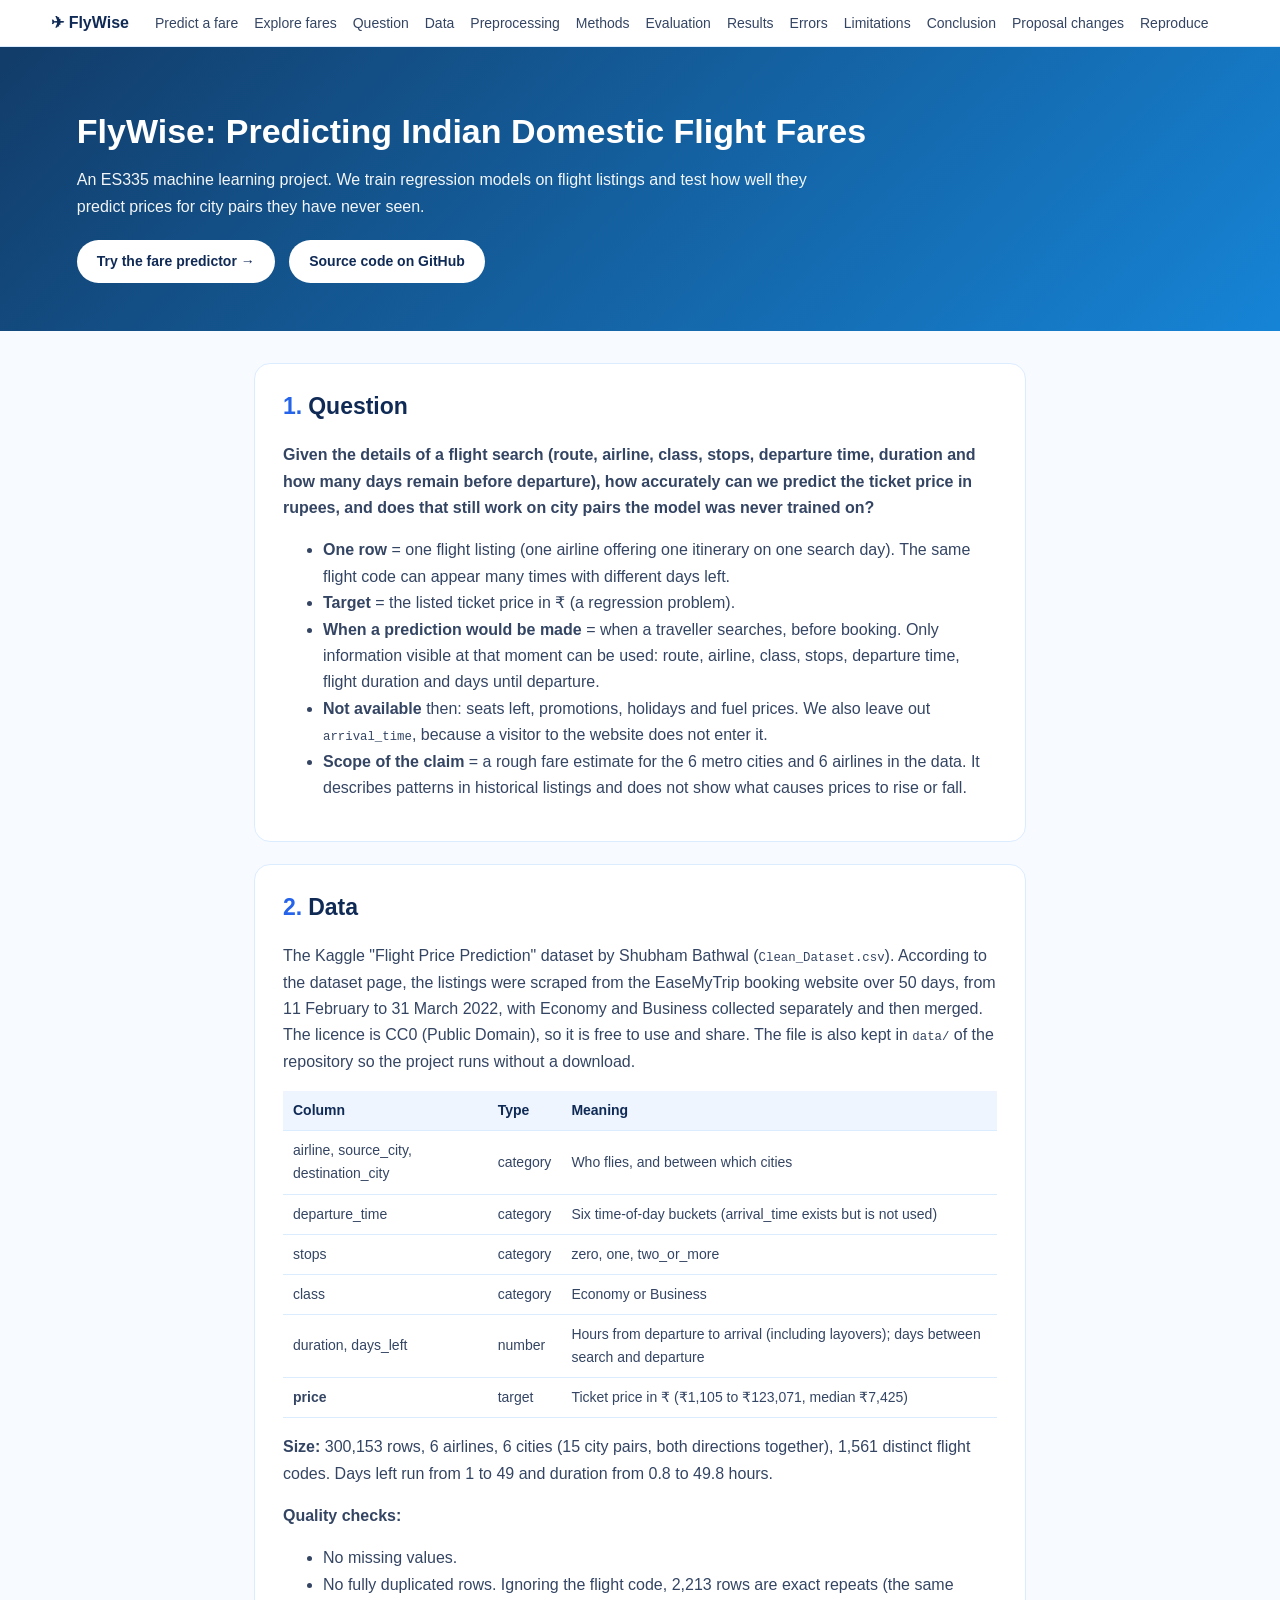
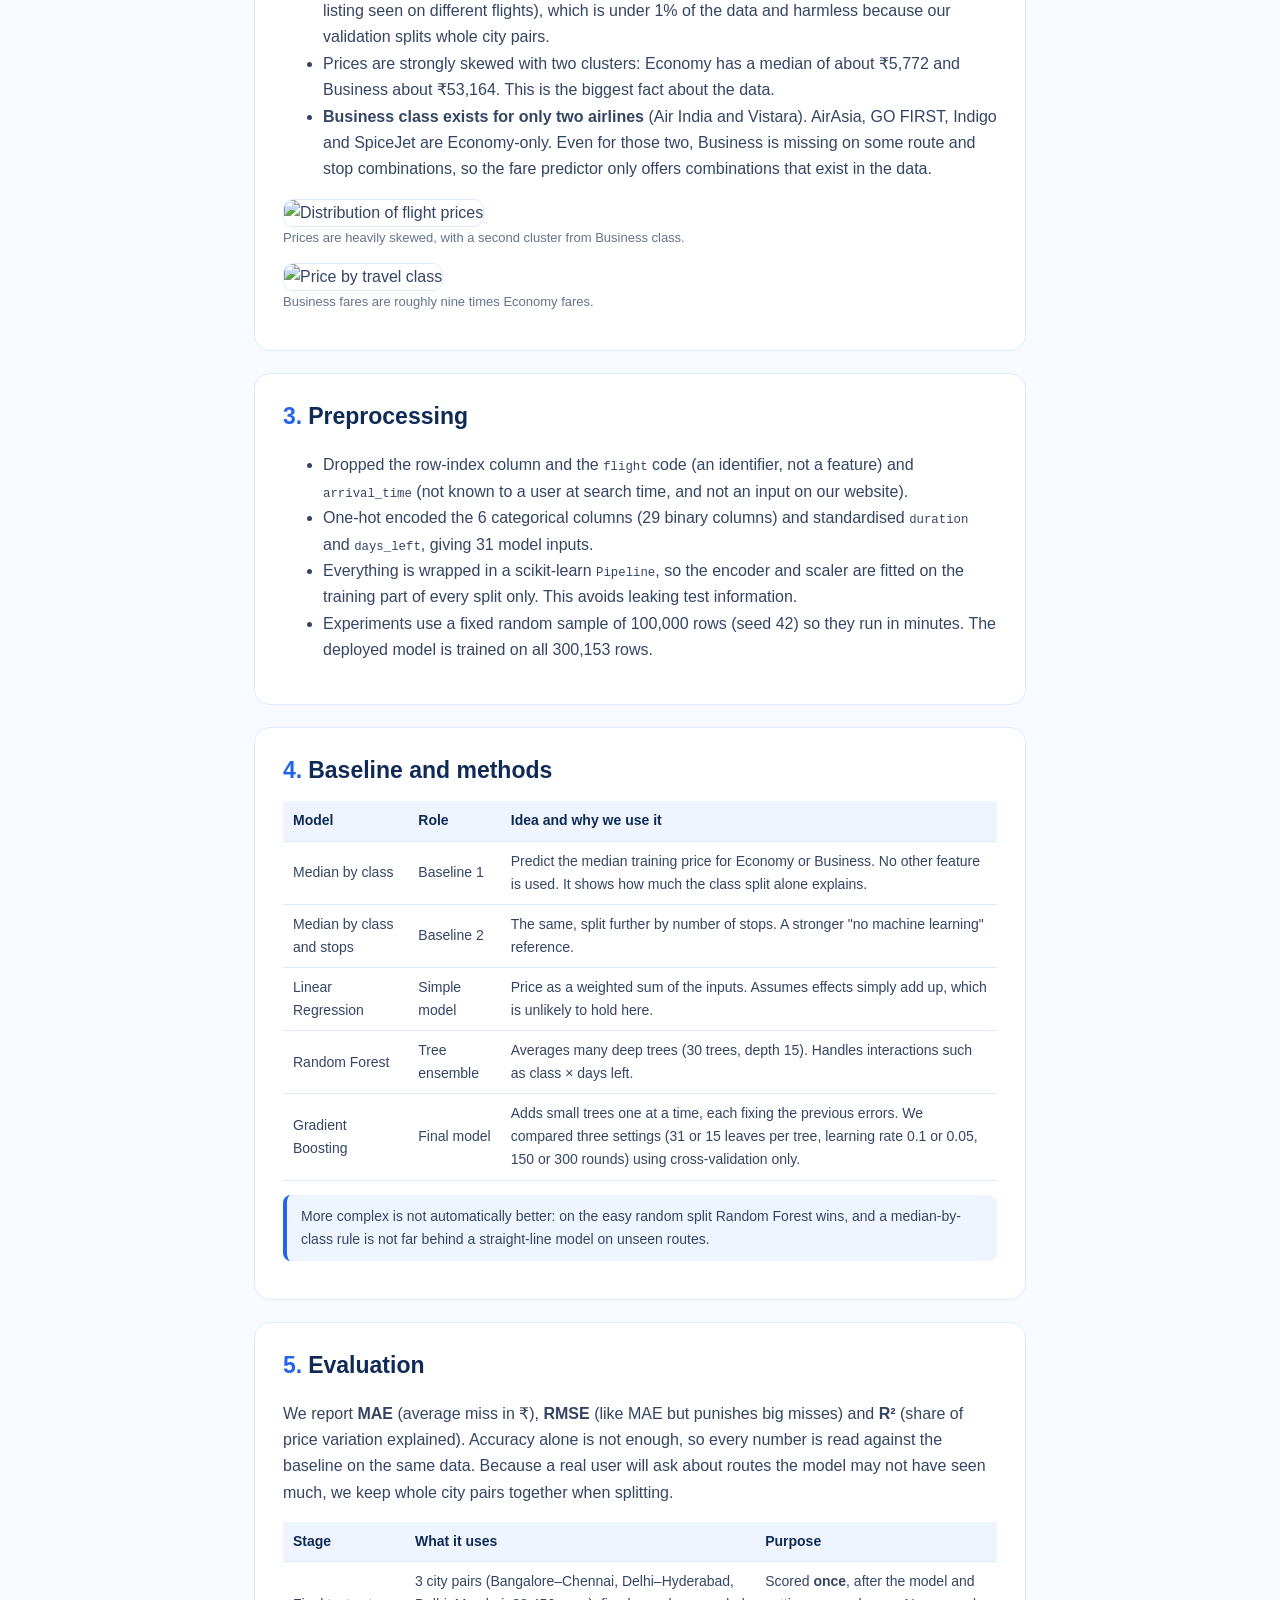
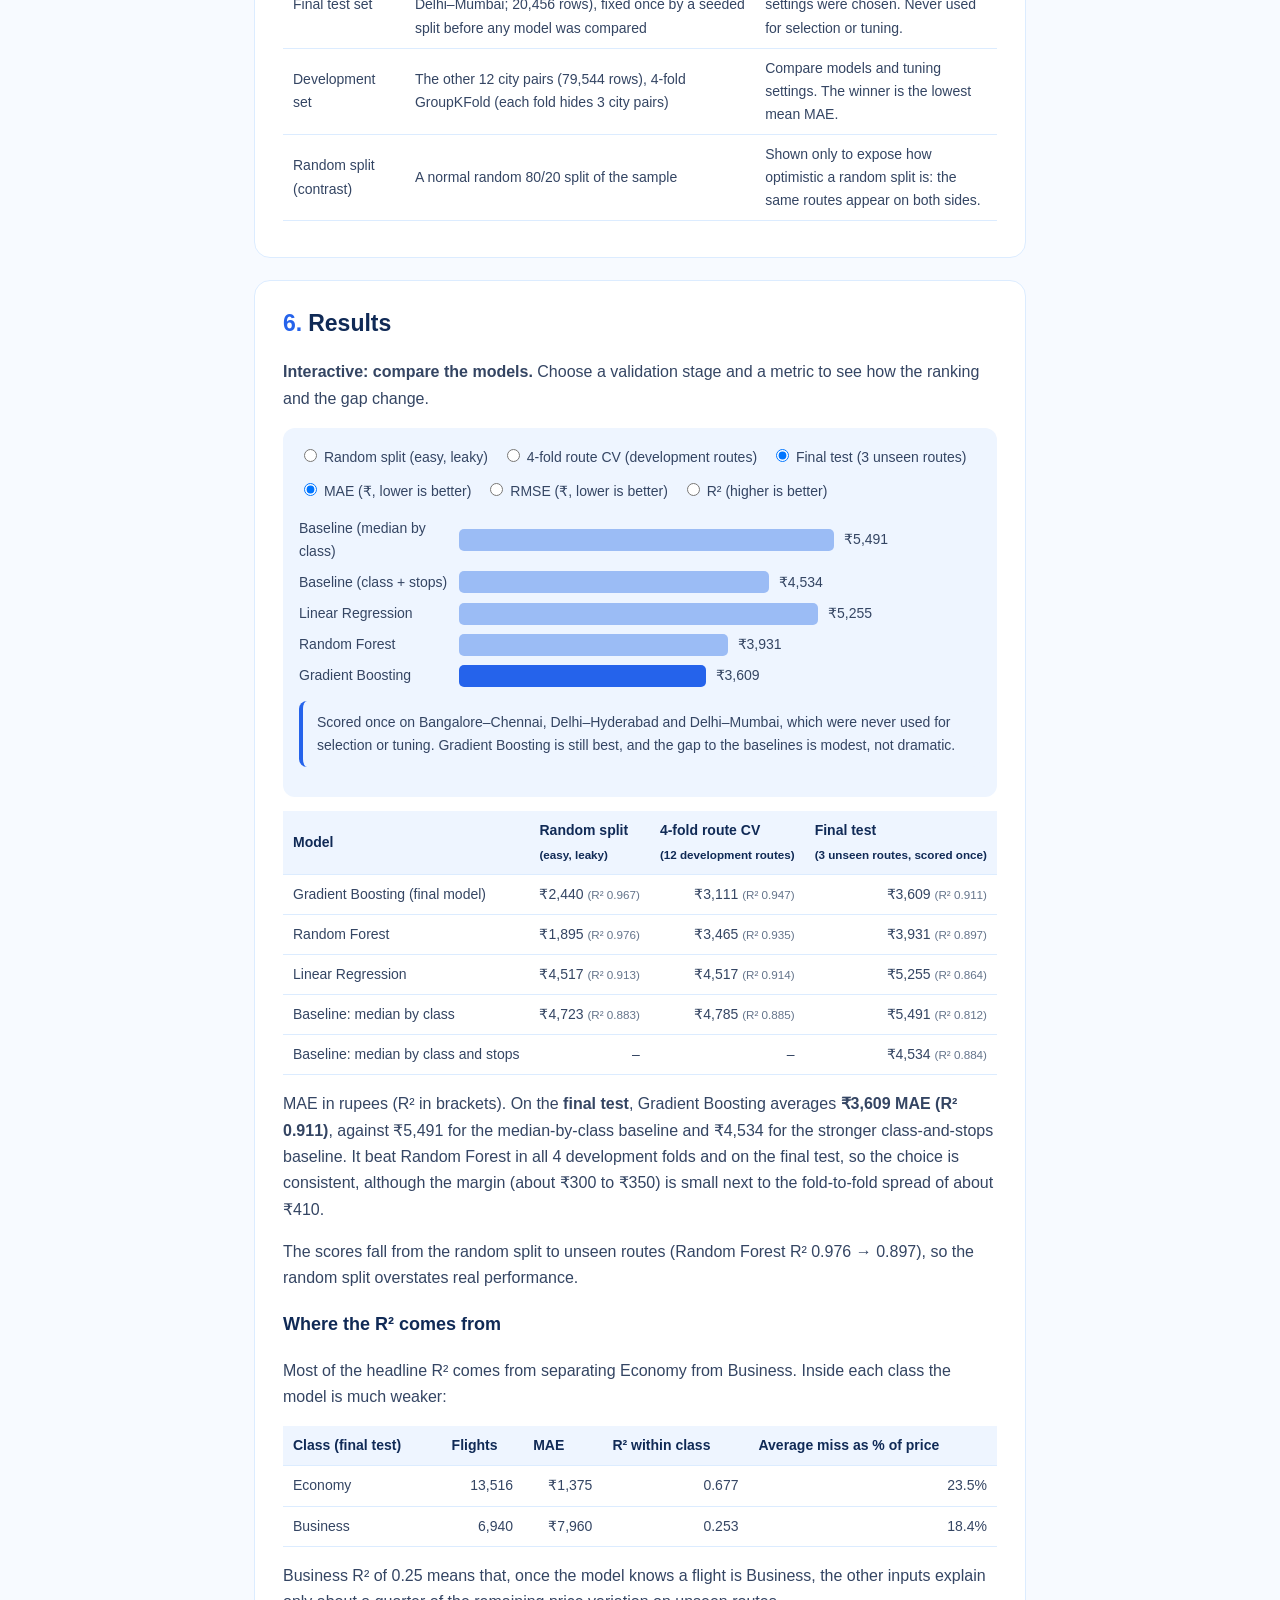
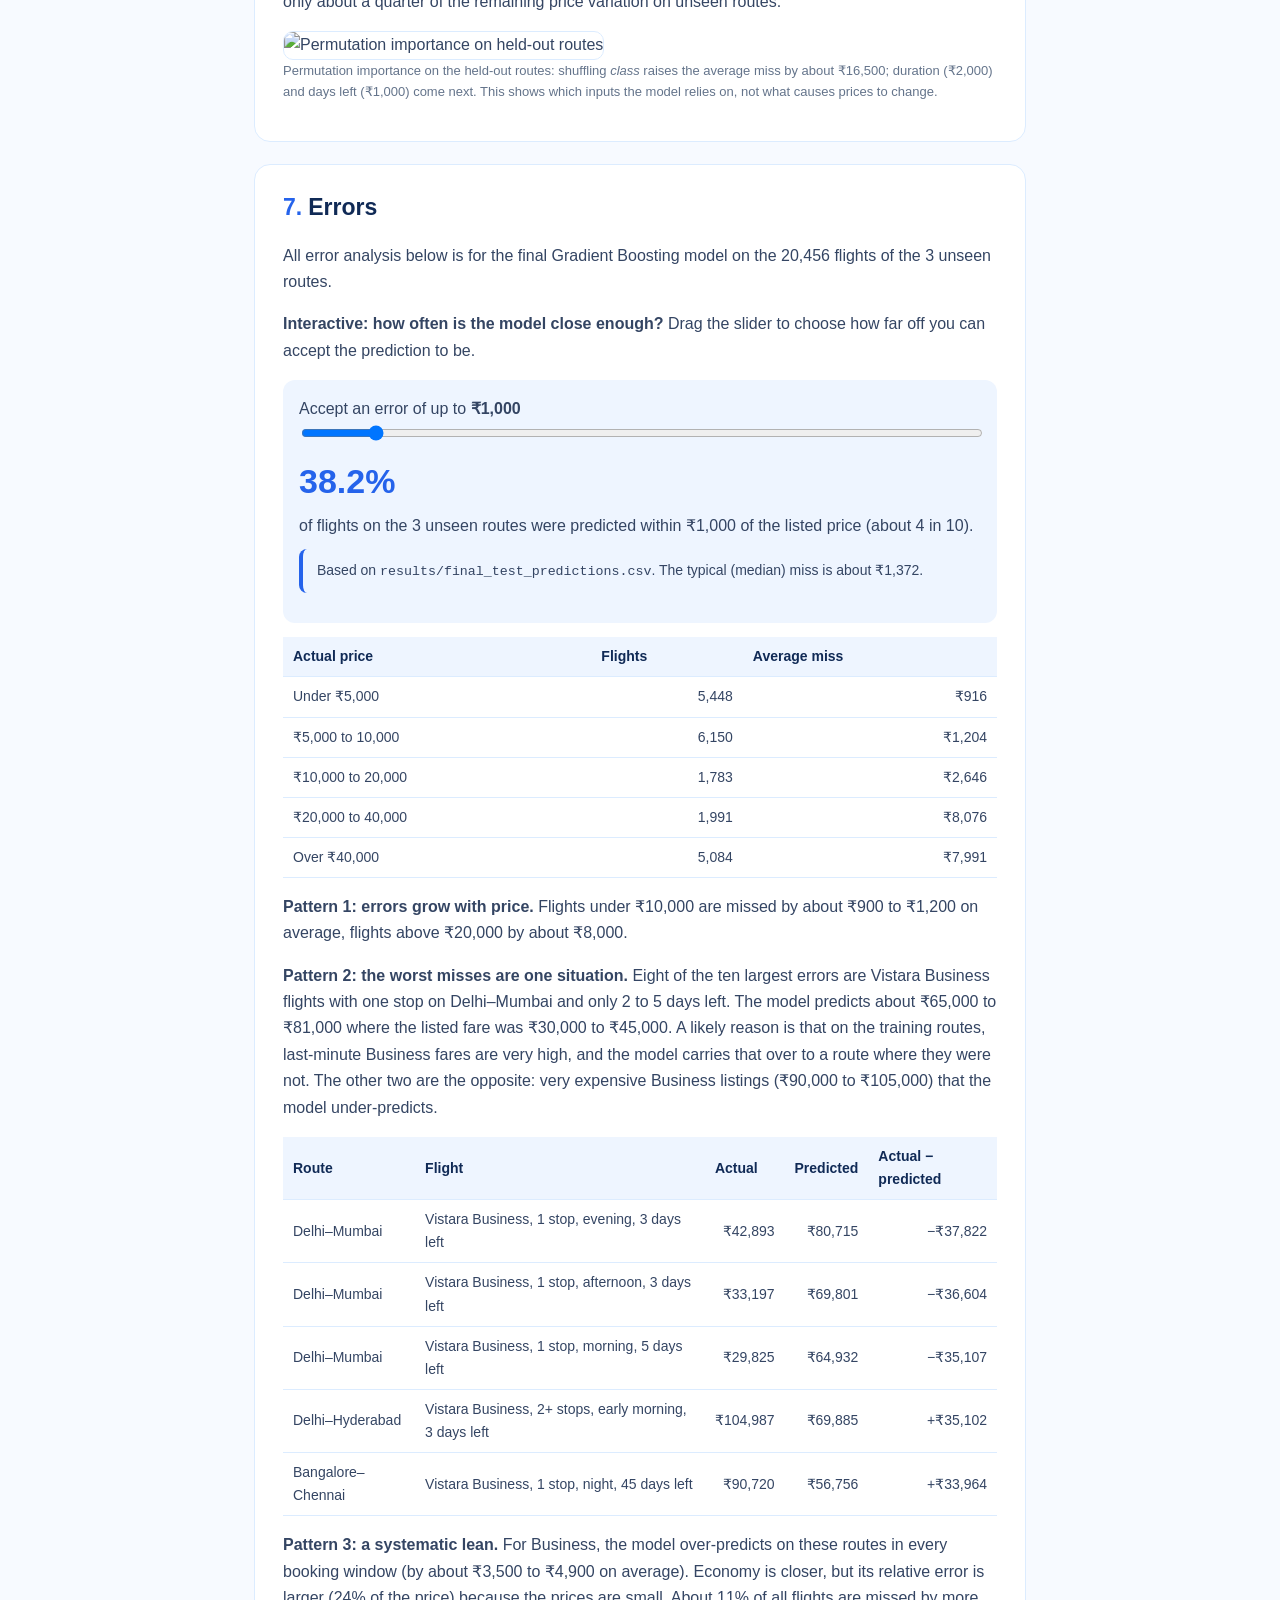
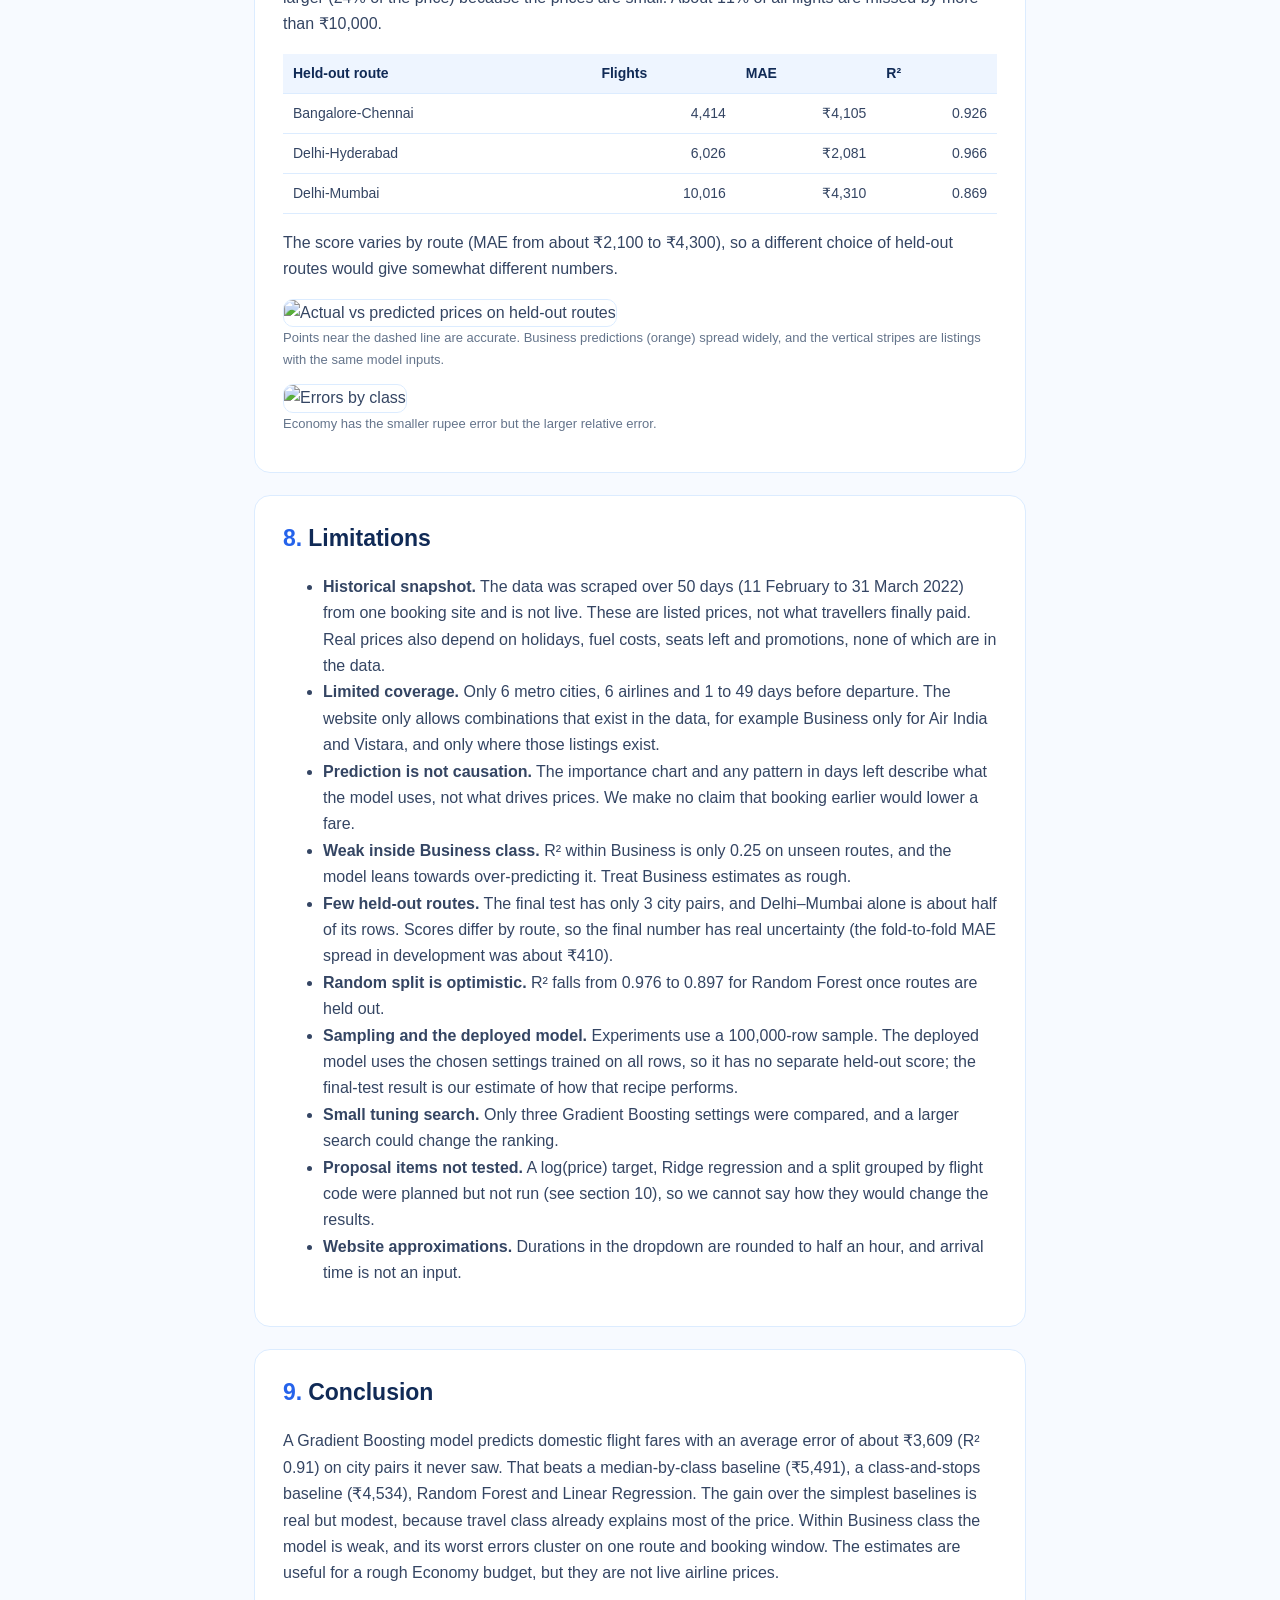
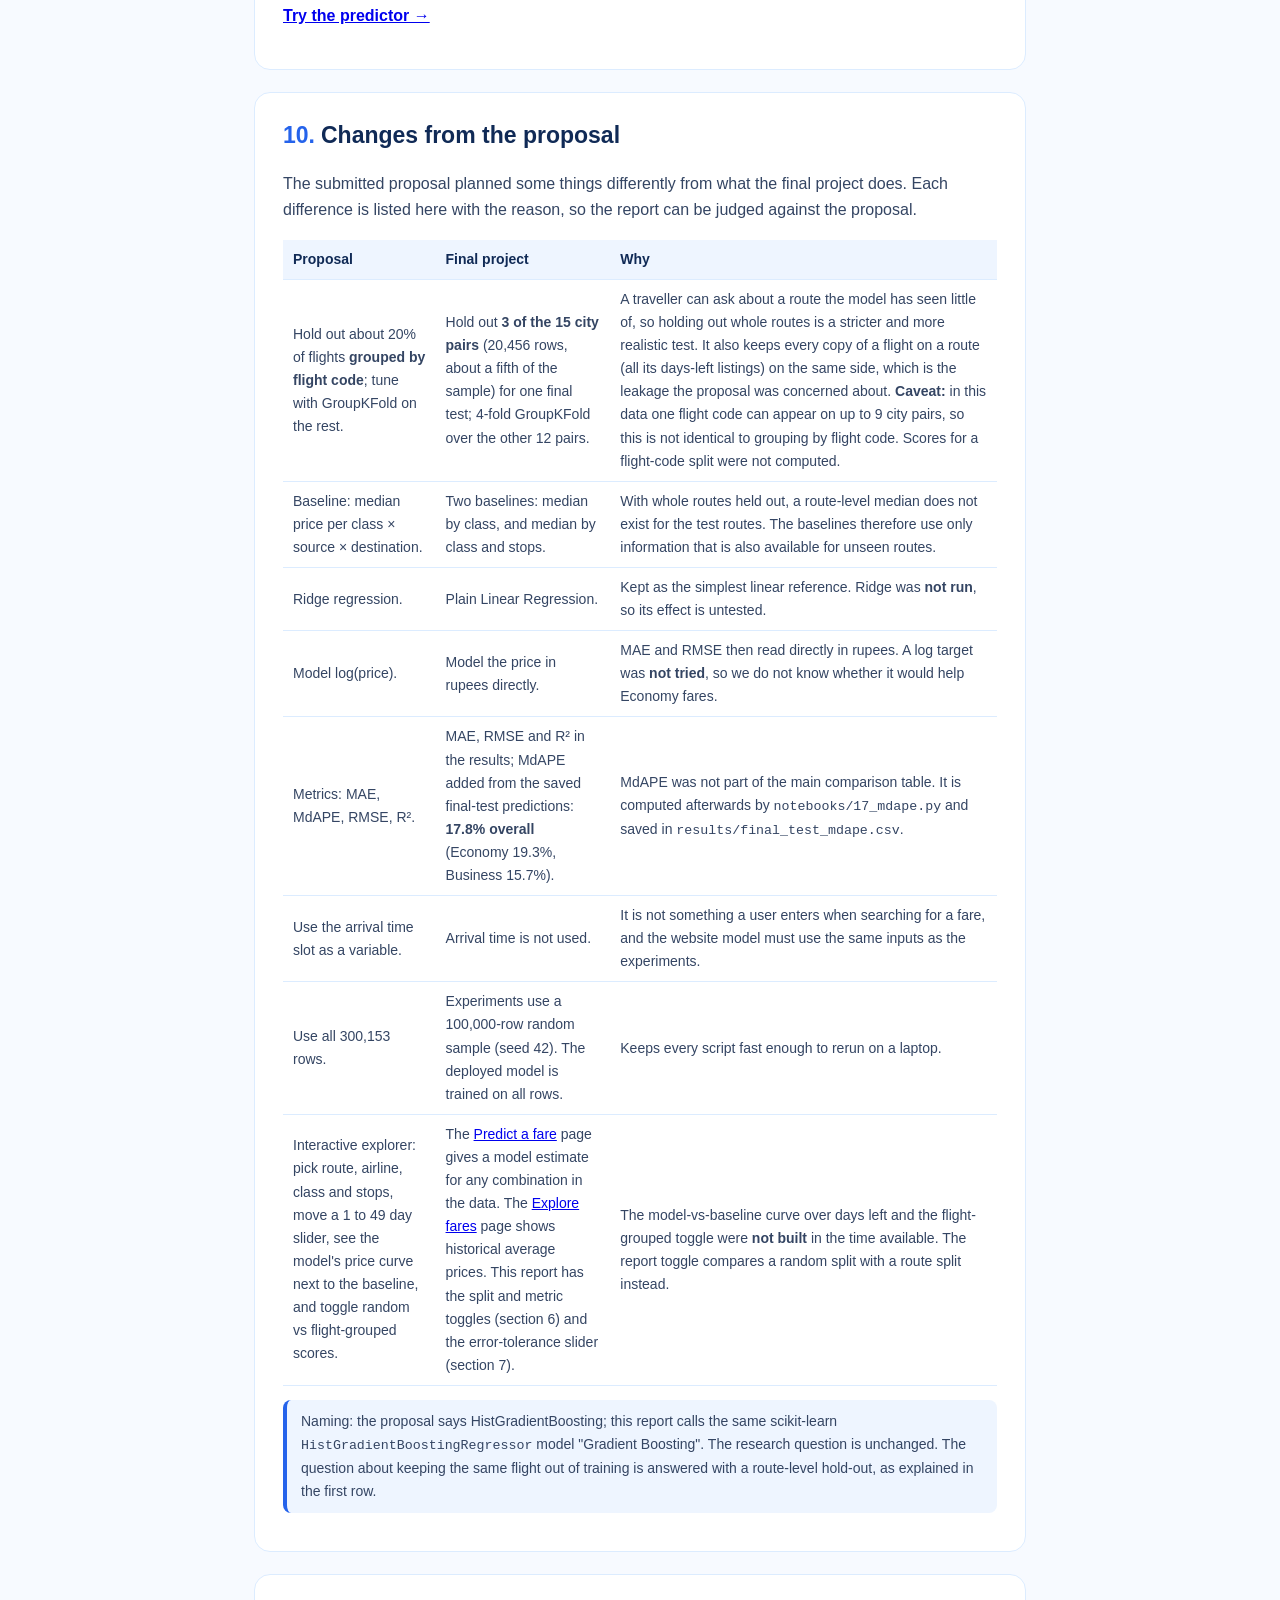
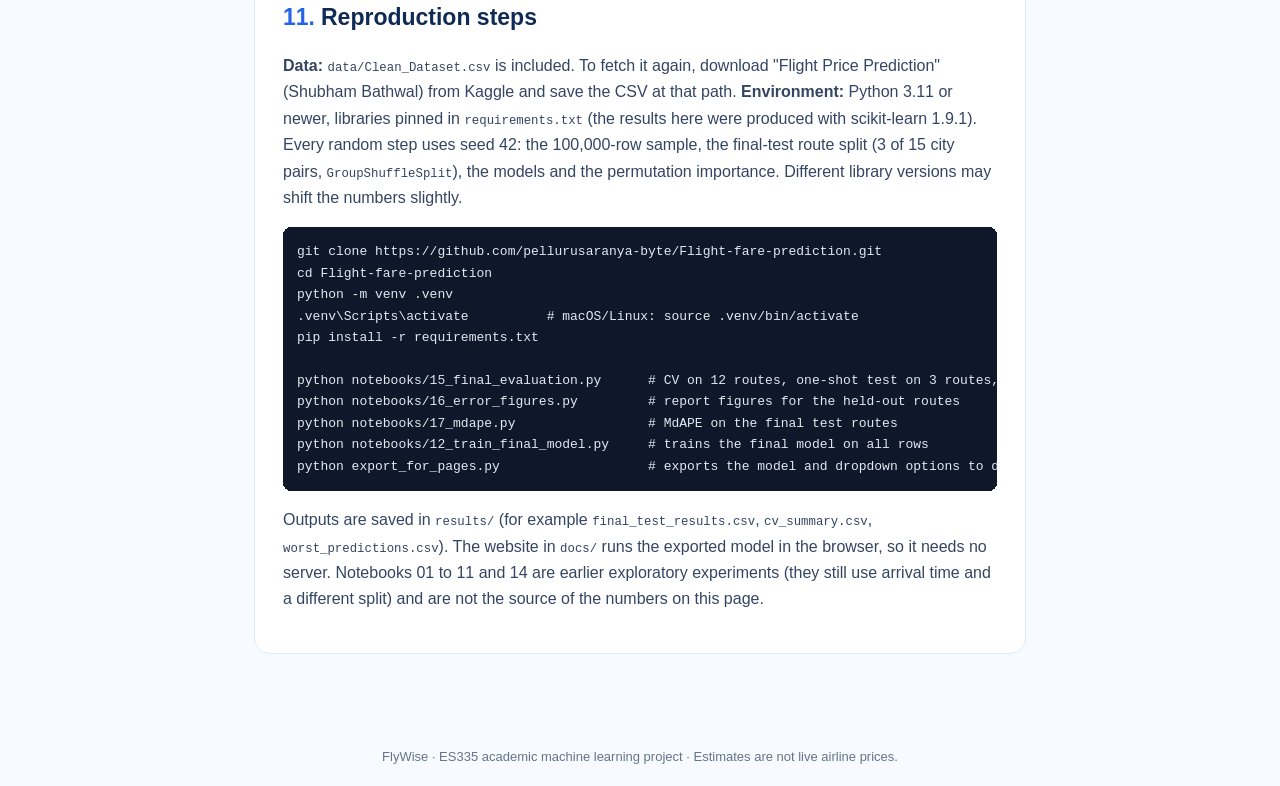
==== commit 107772d1: "Add files via upload" ====
--- a/index.html
+++ b/index.html
@@ -47,8 +47,8 @@
 <body>
 <nav>
 <b>✈ FlyWise</b>
-<a href="predict.html">Predict a fare</a>
-<a href="#question">Question</a><a href="#data">Data</a><a href="#preprocessing">Preprocessing</a><a href="#methods">Methods</a><a href="#evaluation">Evaluation</a><a href="#results">Results</a><a href="#errors">Errors</a><a href="#limitations">Limitations</a><a href="#conclusion">Conclusion</a><a href="#reproduce">Reproduce</a>
+<a href="predict.html">Predict a fare</a><a href="explore.html">Explore fares</a>
+<a href="#question">Question</a><a href="#data">Data</a><a href="#preprocessing">Preprocessing</a><a href="#methods">Methods</a><a href="#evaluation">Evaluation</a><a href="#results">Results</a><a href="#errors">Errors</a><a href="#limitations">Limitations</a><a href="#conclusion">Conclusion</a><a href="#changes">Proposal changes</a><a href="#reproduce">Reproduce</a>
 </nav>
 
 <header>
@@ -200,6 +200,7 @@
 <li><b>Random split is optimistic.</b> R² falls from 0.976 to 0.897 for Random Forest once routes are held out.</li>
 <li><b>Sampling and the deployed model.</b> Experiments use a 100,000-row sample. The deployed model uses the chosen settings trained on all rows, so it has no separate held-out score; the final-test result is our estimate of how that recipe performs.</li>
 <li><b>Small tuning search.</b> Only three Gradient Boosting settings were compared, and a larger search could change the ranking.</li>
+<li><b>Proposal items not tested.</b> A log(price) target, Ridge regression and a split grouped by flight code were planned but not run (see section 10), so we cannot say how they would change the results.</li>
 <li><b>Website approximations.</b> Durations in the dropdown are rounded to half an hour, and arrival time is not an input.</li>
 </ul>
 </section>
@@ -210,8 +211,25 @@
 <p><a href="predict.html"><b>Try the predictor →</b></a></p>
 </section>
 
+<section id="changes">
+<h2><span>10.</span>Changes from the proposal</h2>
+<p>The submitted proposal planned some things differently from what the final project does. Each difference is listed here with the reason, so the report can be judged against the proposal.</p>
+<table>
+<tr><th>Proposal</th><th>Final project</th><th>Why</th></tr>
+<tr><td>Hold out about 20% of flights <b>grouped by flight code</b>; tune with GroupKFold on the rest.</td><td>Hold out <b>3 of the 15 city pairs</b> (20,456 rows, about a fifth of the sample) for one final test; 4-fold GroupKFold over the other 12 pairs.</td><td>A traveller can ask about a route the model has seen little of, so holding out whole routes is a stricter and more realistic test. It also keeps every copy of a flight on a route (all its days-left listings) on the same side, which is the leakage the proposal was concerned about. <b>Caveat:</b> in this data one flight code can appear on up to 9 city pairs, so this is not identical to grouping by flight code. Scores for a flight-code split were not computed.</td></tr>
+<tr><td>Baseline: median price per class × source × destination.</td><td>Two baselines: median by class, and median by class and stops.</td><td>With whole routes held out, a route-level median does not exist for the test routes. The baselines therefore use only information that is also available for unseen routes.</td></tr>
+<tr><td>Ridge regression.</td><td>Plain Linear Regression.</td><td>Kept as the simplest linear reference. Ridge was <b>not run</b>, so its effect is untested.</td></tr>
+<tr><td>Model log(price).</td><td>Model the price in rupees directly.</td><td>MAE and RMSE then read directly in rupees. A log target was <b>not tried</b>, so we do not know whether it would help Economy fares.</td></tr>
+<tr><td>Metrics: MAE, MdAPE, RMSE, R².</td><td>MAE, RMSE and R² in the results; MdAPE added from the saved final-test predictions: <b>17.8% overall</b> (Economy 19.3%, Business 15.7%).</td><td>MdAPE was not part of the main comparison table. It is computed afterwards by <code>notebooks/17_mdape.py</code> and saved in <code>results/final_test_mdape.csv</code>.</td></tr>
+<tr><td>Use the arrival time slot as a variable.</td><td>Arrival time is not used.</td><td>It is not something a user enters when searching for a fare, and the website model must use the same inputs as the experiments.</td></tr>
+<tr><td>Use all 300,153 rows.</td><td>Experiments use a 100,000-row random sample (seed 42). The deployed model is trained on all rows.</td><td>Keeps every script fast enough to rerun on a laptop.</td></tr>
+<tr><td>Interactive explorer: pick route, airline, class and stops, move a 1 to 49 day slider, see the model's price curve next to the baseline, and toggle random vs flight-grouped scores.</td><td>The <a href="predict.html">Predict a fare</a> page gives a model estimate for any combination in the data. The <a href="explore.html">Explore fares</a> page shows historical average prices. This report has the split and metric toggles (section 6) and the error-tolerance slider (section 7).</td><td>The model-vs-baseline curve over days left and the flight-grouped toggle were <b>not built</b> in the time available. The report toggle compares a random split with a route split instead.</td></tr>
+</table>
+<p class="note">Naming: the proposal says HistGradientBoosting; this report calls the same scikit-learn <code>HistGradientBoostingRegressor</code> model "Gradient Boosting". The research question is unchanged. The question about keeping the same flight out of training is answered with a route-level hold-out, as explained in the first row.</p>
+</section>
+
 <section id="reproduce">
-<h2><span>10.</span>Reproduction steps</h2>
+<h2><span>11.</span>Reproduction steps</h2>
 <p><b>Data:</b> <code>data/Clean_Dataset.csv</code> is included. To fetch it again, download "Flight Price Prediction" (Shubham Bathwal) from Kaggle and save the CSV at that path. <b>Environment:</b> Python 3.11 or newer, libraries pinned in <code>requirements.txt</code> (the results here were produced with scikit-learn 1.9.1). Every random step uses seed 42: the 100,000-row sample, the final-test route split (3 of 15 city pairs, <code>GroupShuffleSplit</code>), the models and the permutation importance. Different library versions may shift the numbers slightly.</p>
 <pre>git clone https://github.com/pellurusaranya-byte/Flight-fare-prediction.git
 cd Flight-fare-prediction
@@ -221,6 +239,7 @@
 
 python notebooks/15_final_evaluation.py      # CV on 12 routes, one-shot test on 3 routes, baselines, errors
 python notebooks/16_error_figures.py         # report figures for the held-out routes
+python notebooks/17_mdape.py                 # MdAPE on the final test routes
 python notebooks/12_train_final_model.py     # trains the final model on all rows
 python export_for_pages.py                   # exports the model and dropdown options to docs/data/</pre>
 <p>Outputs are saved in <code>results/</code> (for example <code>final_test_results.csv</code>, <code>cv_summary.csv</code>, <code>worst_predictions.csv</code>). The website in <code>docs/</code> runs the exported model in the browser, so it needs no server. Notebooks 01 to 11 and 14 are earlier exploratory experiments (they still use arrival time and a different split) and are not the source of the numbers on this page.</p>
